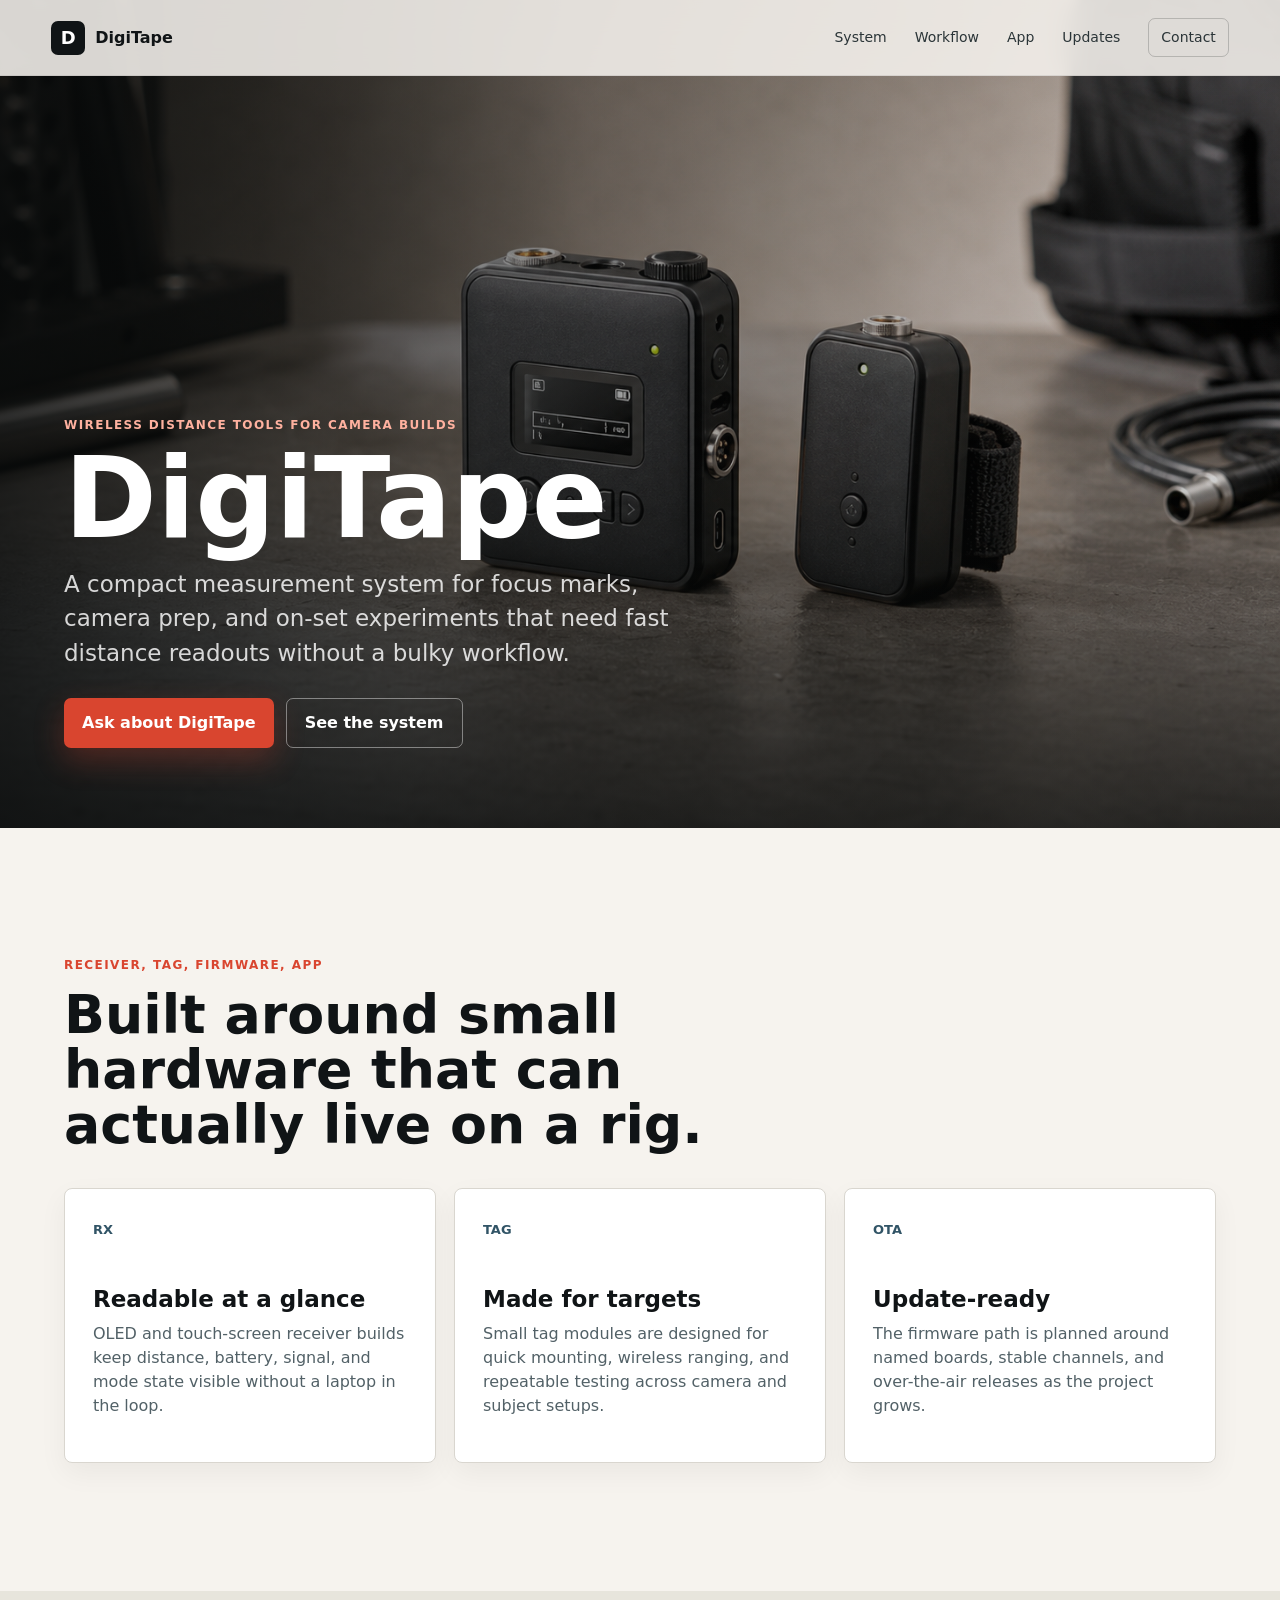
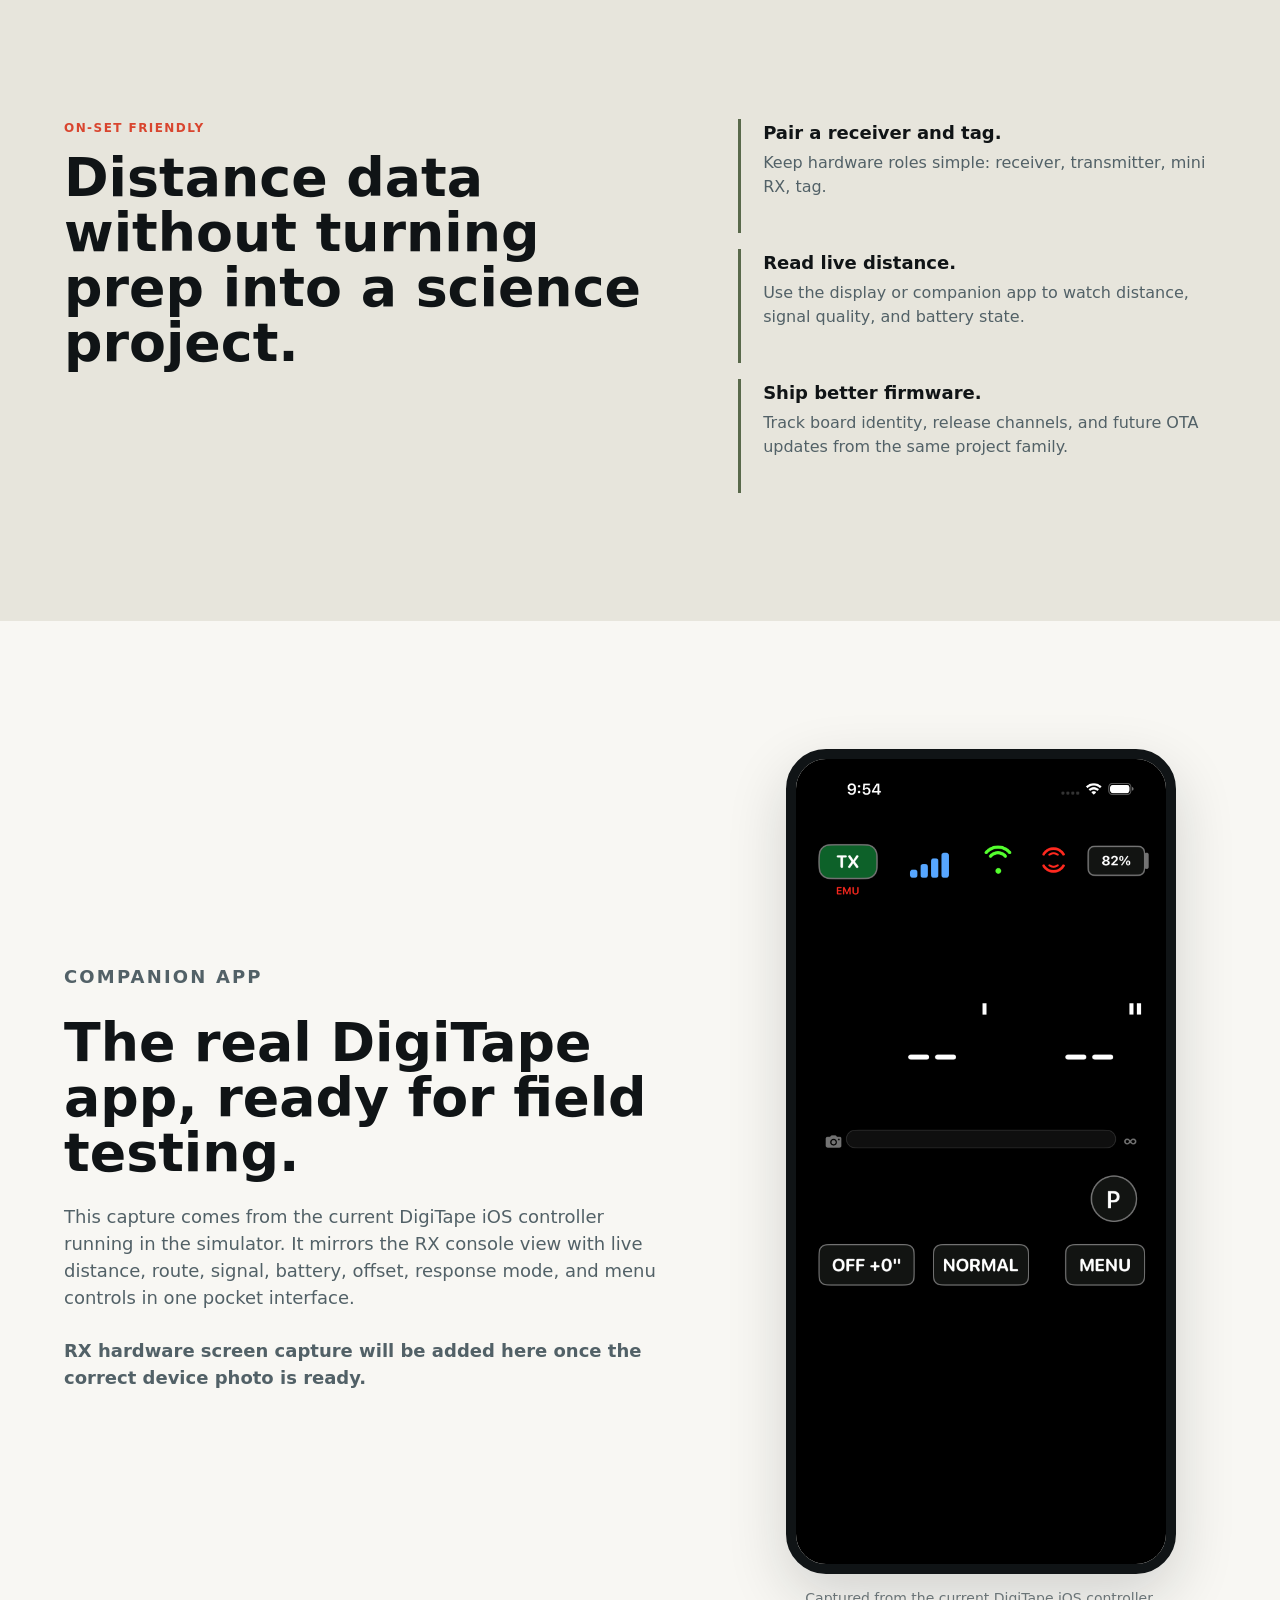
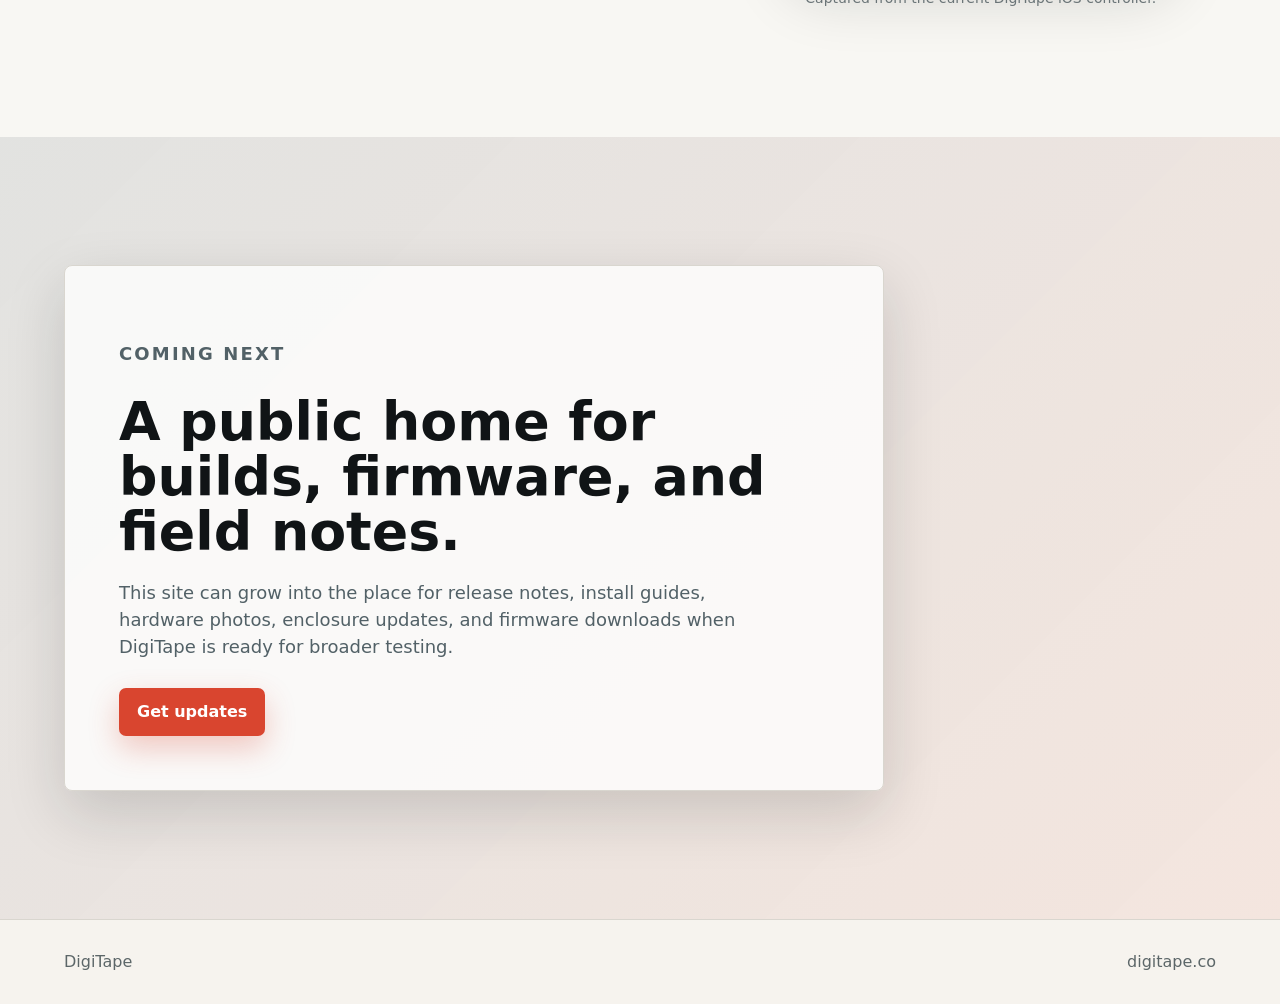
==== index.html @ 871f9b24 "Use real app screenshot on site" ====
<!doctype html>
<html lang="en">
  <head>
    <meta charset="utf-8">
    <meta name="viewport" content="width=device-width, initial-scale=1">
    <meta name="description" content="DigiTape is a compact wireless distance and lens-measurement system for camera builds, focus work, and set-ready hardware workflows.">
    <title>DigiTape</title>
    <link rel="preload" href="assets/digitape-hero.png" as="image">
    <link rel="stylesheet" href="styles.css">
  </head>
  <body>
    <header class="site-header">
      <a class="brand" href="#top" aria-label="DigiTape home">
        <span class="brand-mark" aria-hidden="true">D</span>
        <span>DigiTape</span>
      </a>
      <nav aria-label="Primary">
        <a href="#system">System</a>
        <a href="#workflow">Workflow</a>
        <a href="#app">App</a>
        <a href="#updates">Updates</a>
        <a class="nav-cta" href="mailto:hello@digitape.co">Contact</a>
      </nav>
    </header>

    <main id="top">
      <section class="hero" aria-labelledby="hero-title">
        <img class="hero-image" src="assets/digitape-hero.png" alt="Compact DigiTape receiver and tag modules on a studio workbench">
        <div class="hero-overlay">
          <p class="eyebrow">Wireless distance tools for camera builds</p>
          <h1 id="hero-title">DigiTape</h1>
          <p class="hero-copy">
            A compact measurement system for focus marks, camera prep, and on-set experiments that need fast distance readouts without a bulky workflow.
          </p>
          <div class="hero-actions" aria-label="DigiTape actions">
            <a class="button primary" href="mailto:hello@digitape.co?subject=DigiTape%20inquiry">Ask about DigiTape</a>
            <a class="button secondary" href="#system">See the system</a>
          </div>
        </div>
      </section>

      <section id="system" class="section system-section" aria-labelledby="system-title">
        <div class="section-heading">
          <p class="eyebrow">Receiver, tag, firmware, app</p>
          <h2 id="system-title">Built around small hardware that can actually live on a rig.</h2>
        </div>
        <div class="feature-grid">
          <article>
            <span class="feature-kicker">RX</span>
            <h3>Readable at a glance</h3>
            <p>OLED and touch-screen receiver builds keep distance, battery, signal, and mode state visible without a laptop in the loop.</p>
          </article>
          <article>
            <span class="feature-kicker">TAG</span>
            <h3>Made for targets</h3>
            <p>Small tag modules are designed for quick mounting, wireless ranging, and repeatable testing across camera and subject setups.</p>
          </article>
          <article>
            <span class="feature-kicker">OTA</span>
            <h3>Update-ready</h3>
            <p>The firmware path is planned around named boards, stable channels, and over-the-air releases as the project grows.</p>
          </article>
        </div>
      </section>

      <section id="workflow" class="section split-section" aria-labelledby="workflow-title">
        <div>
          <p class="eyebrow">On-set friendly</p>
          <h2 id="workflow-title">Distance data without turning prep into a science project.</h2>
        </div>
        <div class="workflow-list">
          <div>
            <strong>Pair a receiver and tag.</strong>
            <p>Keep hardware roles simple: receiver, transmitter, mini RX, tag.</p>
          </div>
          <div>
            <strong>Read live distance.</strong>
            <p>Use the display or companion app to watch distance, signal quality, and battery state.</p>
          </div>
          <div>
            <strong>Ship better firmware.</strong>
            <p>Track board identity, release channels, and future OTA updates from the same project family.</p>
          </div>
        </div>
      </section>

      <section id="app" class="section app-section" aria-labelledby="app-title">
        <div class="app-copy">
          <p class="eyebrow">Companion app</p>
          <h2 id="app-title">The real DigiTape app, ready for field testing.</h2>
          <p>
            This capture comes from the current DigiTape iOS controller running in the simulator. It mirrors the RX console view with live distance, route, signal, battery, offset, response mode, and menu controls in one pocket interface.
          </p>
          <p class="asset-note">RX hardware screen capture will be added here once the correct device photo is ready.</p>
        </div>
        <figure class="app-shot">
          <img src="assets/digitape-app-home.png" alt="DigiTape iOS app showing the RX console interface" width="1206" height="2622">
          <figcaption>Captured from the current DigiTape iOS controller.</figcaption>
        </figure>
      </section>

      <section id="updates" class="section updates-section" aria-labelledby="updates-title">
        <div class="updates-panel">
          <p class="eyebrow">Coming next</p>
          <h2 id="updates-title">A public home for builds, firmware, and field notes.</h2>
          <p>
            This site can grow into the place for release notes, install guides, hardware photos, enclosure updates, and firmware downloads when DigiTape is ready for broader testing.
          </p>
          <a class="button primary" href="mailto:hello@digitape.co?subject=DigiTape%20updates">Get updates</a>
        </div>
      </section>
    </main>

    <footer class="site-footer">
      <span>DigiTape</span>
      <span>digitape.co</span>
    </footer>
  </body>
</html>
---- styles.css ----
:root {
  color-scheme: light;
  --ink: #101416;
  --muted: #526167;
  --paper: #f6f3ee;
  --panel: #ffffff;
  --line: #d9d6cf;
  --accent: #d9452f;
  --accent-dark: #a92c20;
  --olive: #59694b;
  --steel: #315466;
  --shadow: 0 22px 60px rgba(18, 22, 23, 0.16);
}

* {
  box-sizing: border-box;
}

html {
  scroll-behavior: smooth;
}

body {
  margin: 0;
  background: var(--paper);
  color: var(--ink);
  font-family: Inter, ui-sans-serif, system-ui, -apple-system, BlinkMacSystemFont, "Segoe UI", sans-serif;
  line-height: 1.5;
}

a {
  color: inherit;
}

.site-header {
  position: fixed;
  top: 0;
  left: 0;
  right: 0;
  z-index: 10;
  display: flex;
  align-items: center;
  justify-content: space-between;
  gap: 24px;
  padding: 18px clamp(18px, 4vw, 52px);
  background: rgba(246, 243, 238, 0.88);
  border-bottom: 1px solid rgba(16, 20, 22, 0.08);
  backdrop-filter: blur(14px);
}

.brand,
nav {
  display: flex;
  align-items: center;
}

.brand {
  gap: 10px;
  font-weight: 800;
  text-decoration: none;
}

.brand-mark {
  display: grid;
  width: 34px;
  height: 34px;
  place-items: center;
  border-radius: 7px;
  background: var(--ink);
  color: #fff;
  font-size: 18px;
  letter-spacing: 0;
}

nav {
  gap: clamp(12px, 2.3vw, 28px);
  color: #2b3538;
  font-size: 14px;
}

nav a {
  text-decoration: none;
}

.nav-cta {
  padding: 8px 12px;
  border: 1px solid rgba(16, 20, 22, 0.2);
  border-radius: 7px;
}

.hero {
  position: relative;
  min-height: 92vh;
  display: grid;
  align-items: end;
  overflow: hidden;
  background: #1a1a18;
}

.hero::after {
  content: "";
  position: absolute;
  inset: 0;
  background:
    linear-gradient(90deg, rgba(10, 12, 12, 0.84), rgba(10, 12, 12, 0.34) 48%, rgba(10, 12, 12, 0.08)),
    linear-gradient(0deg, rgba(10, 12, 12, 0.74), rgba(10, 12, 12, 0.08) 44%);
}

.hero-image {
  position: absolute;
  inset: 0;
  width: 100%;
  height: 100%;
  object-fit: cover;
  object-position: center right;
}

.hero-overlay {
  position: relative;
  z-index: 1;
  width: min(760px, calc(100% - 36px));
  padding: 148px clamp(18px, 5vw, 70px) 80px;
  color: #fff;
}

.eyebrow {
  margin: 0 0 14px;
  color: var(--accent);
  font-size: 12px;
  font-weight: 800;
  letter-spacing: 0.12em;
  text-transform: uppercase;
}

.hero .eyebrow {
  color: #ffb19f;
}

h1,
h2,
h3,
p {
  margin-top: 0;
}

h1 {
  margin-bottom: 18px;
  font-size: clamp(56px, 9vw, 112px);
  line-height: 0.9;
  letter-spacing: 0;
}

h2 {
  max-width: 780px;
  margin-bottom: 0;
  font-size: clamp(30px, 4.2vw, 56px);
  line-height: 1.02;
  letter-spacing: 0;
}

h3 {
  margin-bottom: 10px;
  font-size: 23px;
  line-height: 1.15;
  letter-spacing: 0;
}

.hero-copy {
  max-width: 620px;
  margin-bottom: 28px;
  color: rgba(255, 255, 255, 0.82);
  font-size: clamp(18px, 2vw, 23px);
}

.hero-actions {
  display: flex;
  flex-wrap: wrap;
  gap: 12px;
}

.button {
  display: inline-flex;
  min-height: 46px;
  align-items: center;
  justify-content: center;
  padding: 12px 18px;
  border-radius: 7px;
  font-weight: 800;
  text-decoration: none;
}

.button.primary {
  background: var(--accent);
  color: #fff;
  box-shadow: 0 12px 30px rgba(217, 69, 47, 0.28);
}

.button.primary:hover {
  background: var(--accent-dark);
}

.button.secondary {
  border: 1px solid rgba(255, 255, 255, 0.42);
  color: #fff;
}

.section {
  padding: clamp(74px, 10vw, 132px) clamp(18px, 5vw, 70px);
}

.section-heading {
  margin-bottom: 36px;
}

.feature-grid {
  display: grid;
  grid-template-columns: repeat(3, minmax(0, 1fr));
  gap: 18px;
}

.feature-grid article {
  min-height: 250px;
  padding: 28px;
  background: var(--panel);
  border: 1px solid var(--line);
  border-radius: 8px;
  box-shadow: 0 10px 28px rgba(16, 20, 22, 0.05);
}

.feature-kicker {
  display: inline-flex;
  margin-bottom: 46px;
  color: var(--steel);
  font-size: 13px;
  font-weight: 900;
}

.feature-grid p,
.workflow-list p,
.app-copy p,
.updates-panel p {
  color: var(--muted);
}

.split-section {
  display: grid;
  grid-template-columns: minmax(0, 0.9fr) minmax(320px, 0.72fr);
  gap: clamp(34px, 6vw, 88px);
  background: #e7e5dc;
}

.workflow-list {
  display: grid;
  gap: 16px;
}

.workflow-list div {
  padding: 0 0 18px 22px;
  border-left: 3px solid var(--olive);
}

.workflow-list strong {
  display: block;
  margin-bottom: 5px;
  font-size: 18px;
}

.app-section {
  display: grid;
  grid-template-columns: minmax(0, 0.78fr) minmax(320px, 0.62fr);
  gap: clamp(38px, 7vw, 96px);
  align-items: center;
  background: #f8f7f3;
}

.app-copy p {
  max-width: 620px;
  margin: 22px 0 26px;
  font-size: 18px;
}

.asset-note {
  color: #6c5d2f;
  font-weight: 800;
}

.app-shot {
  width: min(100%, 390px);
  margin: 0 auto;
}

.app-shot img {
  display: block;
  width: 100%;
  height: auto;
  border: 10px solid #101416;
  border-radius: 40px;
  background: #000;
  box-shadow: var(--shadow);
}

.app-shot figcaption {
  margin-top: 14px;
  color: #6a7477;
  font-size: 14px;
  text-align: center;
}

.updates-section {
  background:
    linear-gradient(135deg, rgba(49, 84, 102, 0.1), rgba(217, 69, 47, 0.08)),
    var(--paper);
}

.updates-panel {
  max-width: 820px;
  padding: clamp(30px, 5vw, 54px);
  background: rgba(255, 255, 255, 0.78);
  border: 1px solid var(--line);
  border-radius: 8px;
  box-shadow: var(--shadow);
}

.updates-panel p {
  max-width: 650px;
  margin: 20px 0 28px;
  font-size: 18px;
}

.site-footer {
  display: flex;
  justify-content: space-between;
  gap: 18px;
  padding: 30px clamp(18px, 5vw, 70px);
  color: #5c6668;
  border-top: 1px solid var(--line);
}

@media (max-width: 760px) {
  .site-header {
    align-items: flex-start;
  }

  nav {
    justify-content: flex-end;
    flex-wrap: wrap;
  }

  nav a:not(.nav-cta) {
    display: none;
  }

  .hero {
    min-height: 88vh;
  }

  .hero::after {
    background:
      linear-gradient(90deg, rgba(10, 12, 12, 0.78), rgba(10, 12, 12, 0.24)),
      linear-gradient(0deg, rgba(10, 12, 12, 0.82), rgba(10, 12, 12, 0.12) 58%);
  }

  .hero-image {
    object-position: 68% center;
  }

  .hero-overlay {
    padding-top: 122px;
    padding-bottom: 50px;
  }

  .feature-grid,
  .split-section,
  .app-section {
    grid-template-columns: 1fr;
  }

  .feature-grid article {
    min-height: 0;
  }

  .feature-kicker {
    margin-bottom: 24px;
  }

  .site-footer {
    flex-direction: column;
  }
}
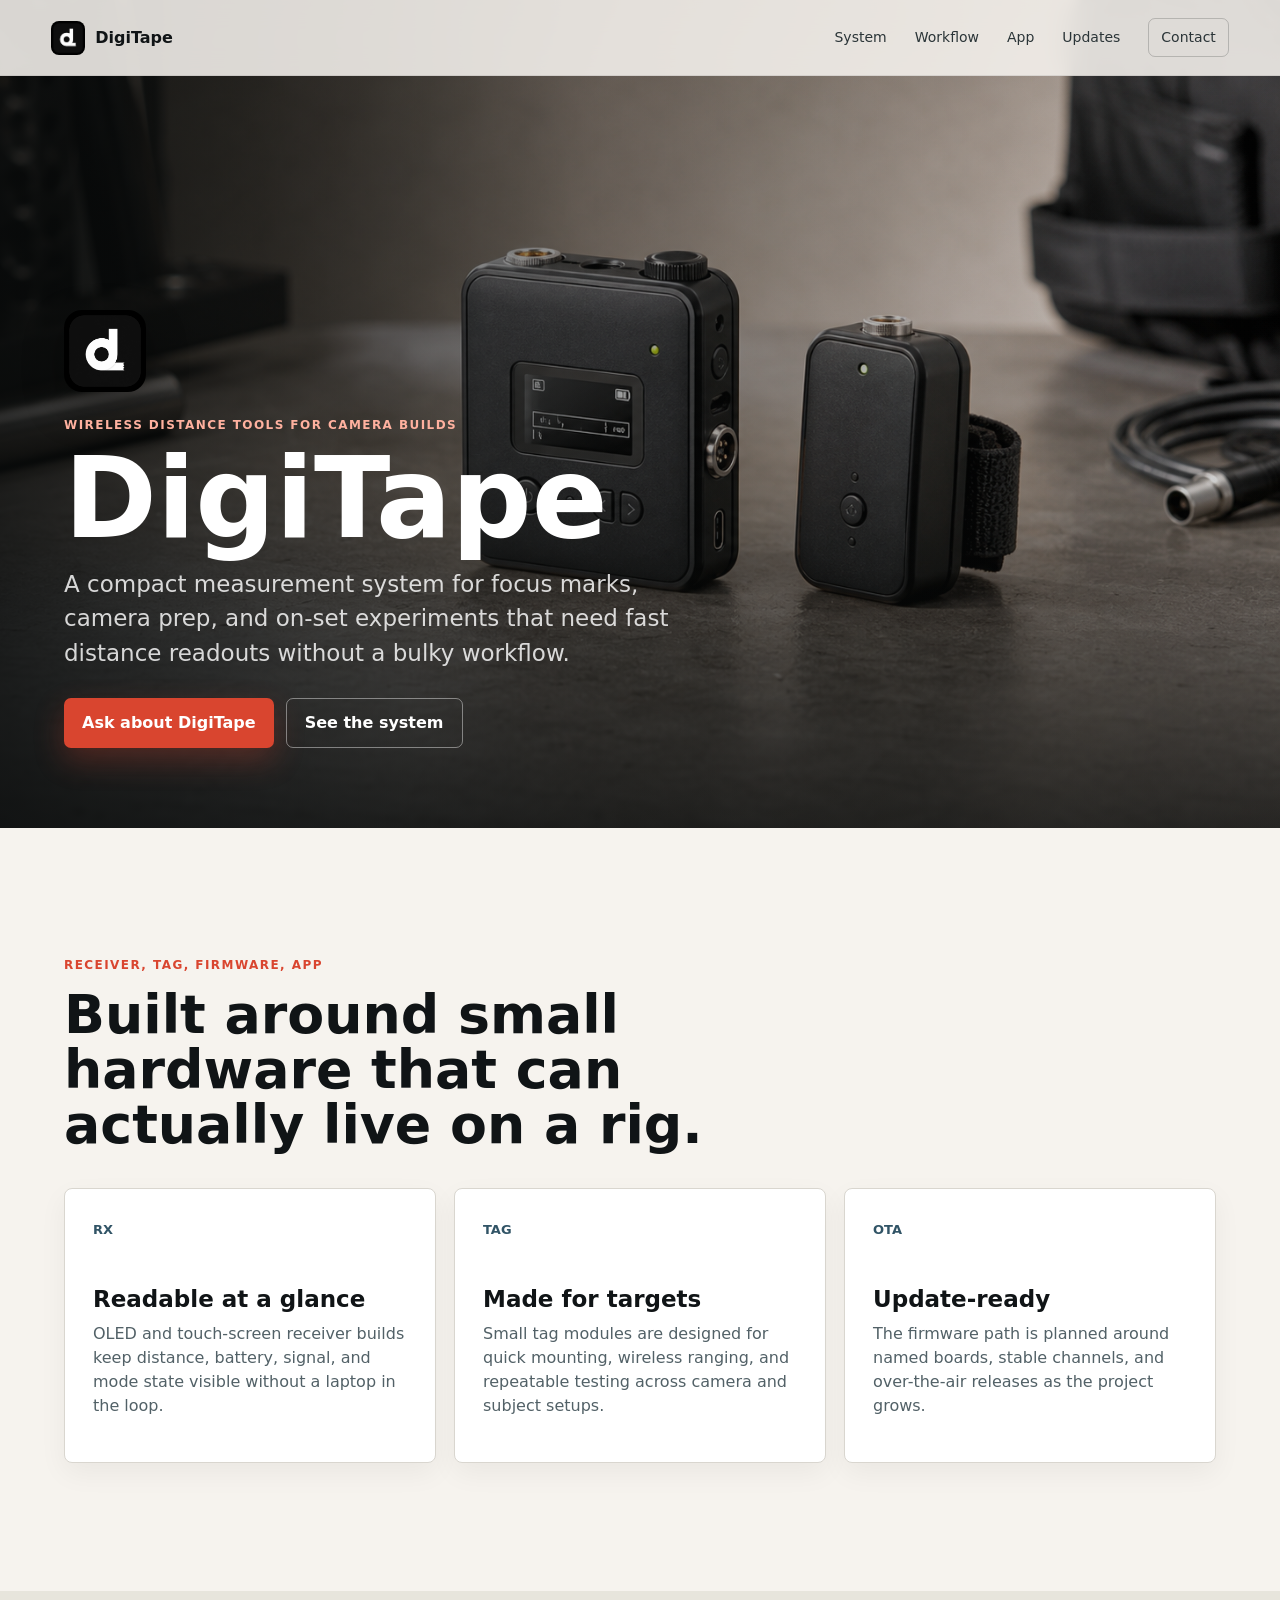
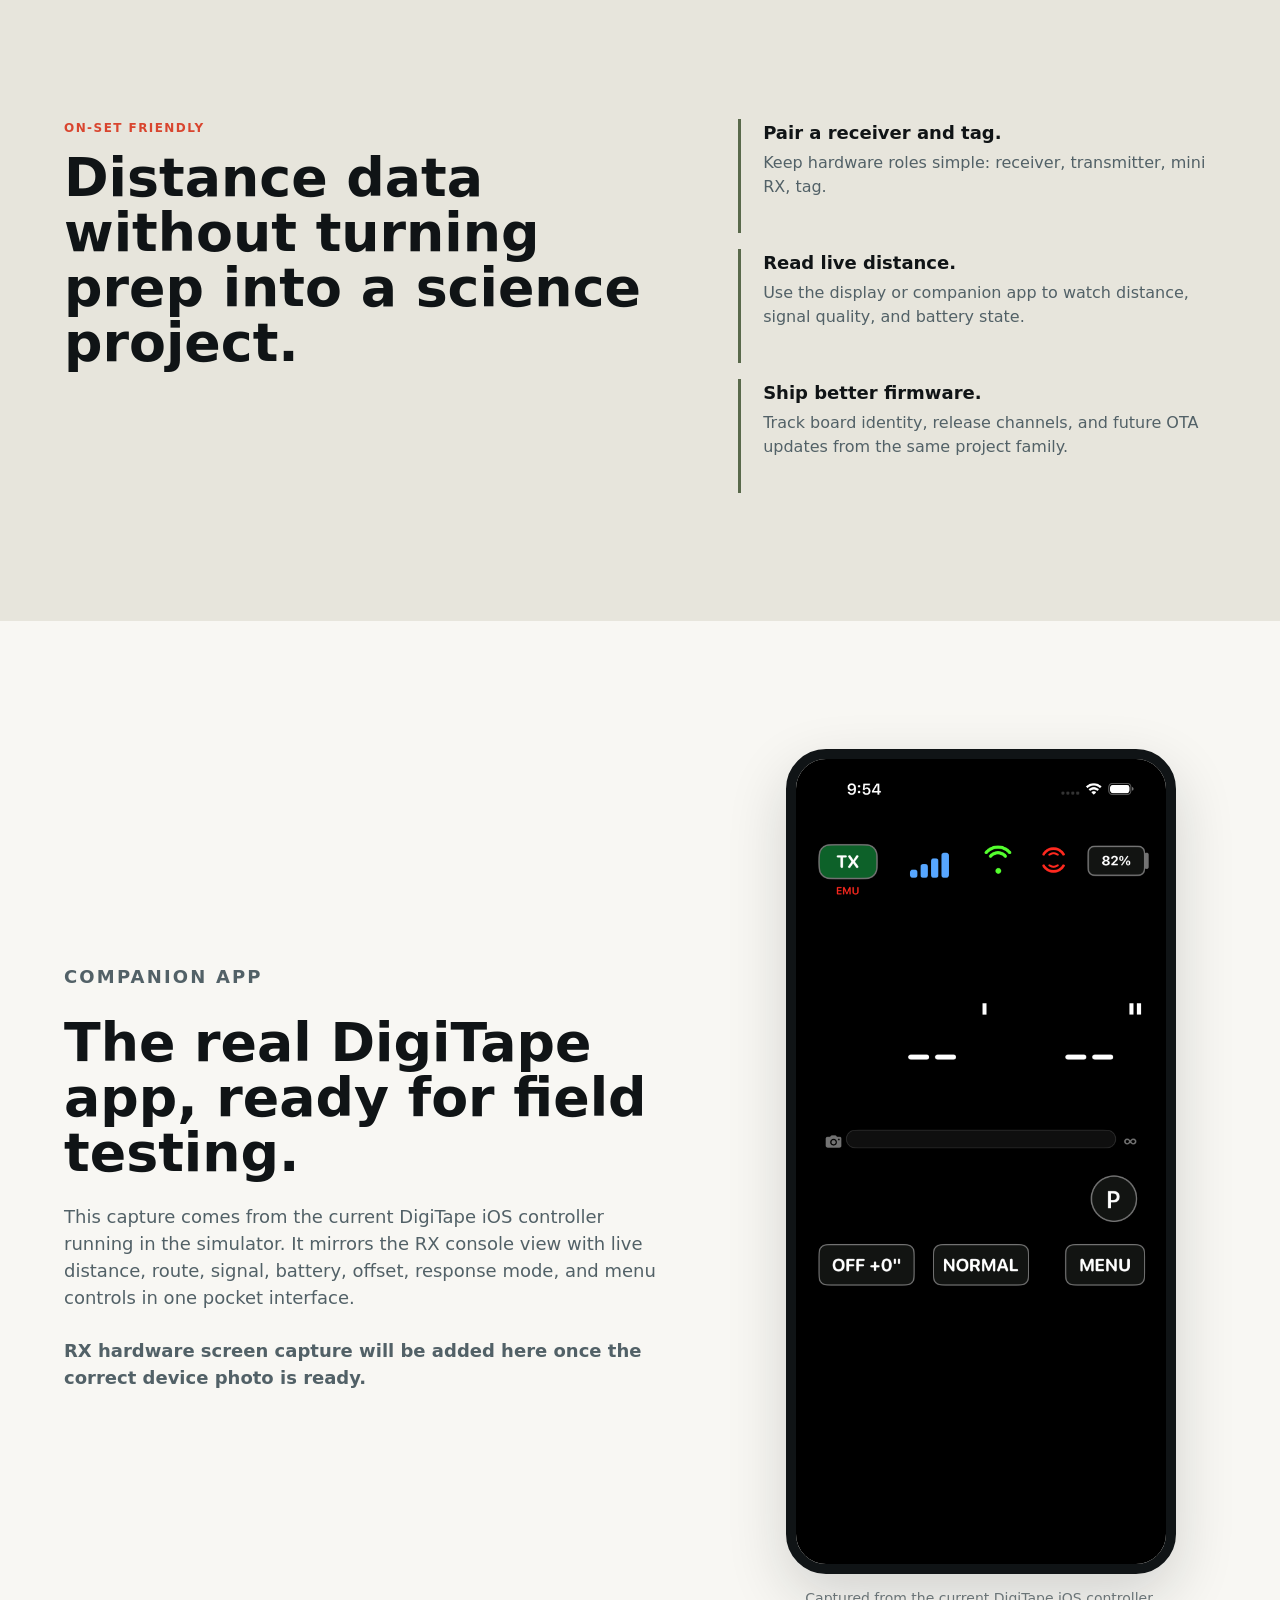
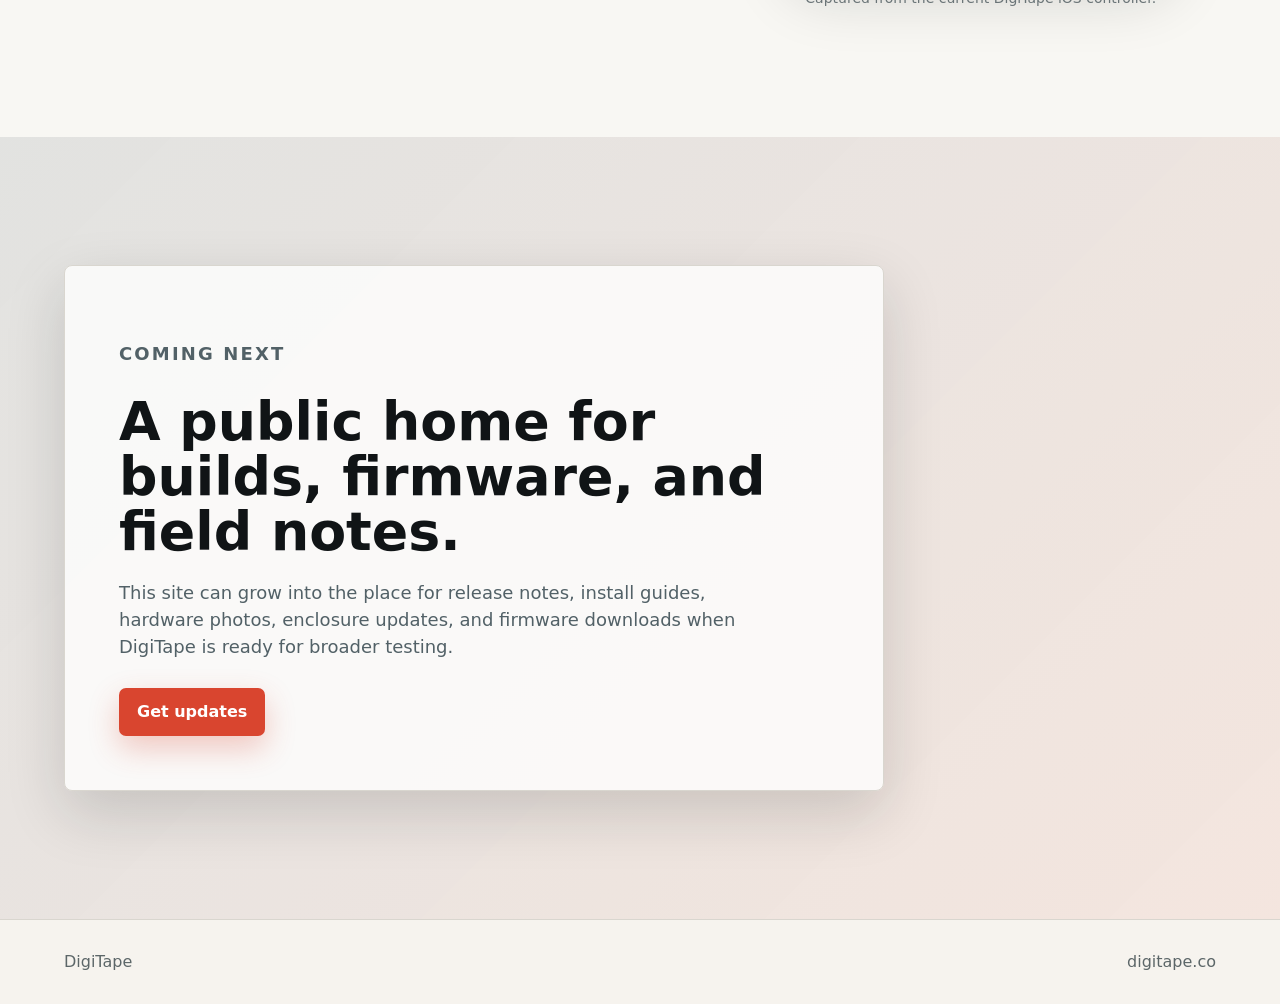
==== commit 27129cb2: "Add DigiTape logo" ====
--- a/index.html
+++ b/index.html
@@ -5,13 +5,16 @@
     <meta name="viewport" content="width=device-width, initial-scale=1">
     <meta name="description" content="DigiTape is a compact wireless distance and lens-measurement system for camera builds, focus work, and set-ready hardware workflows.">
     <title>DigiTape</title>
+    <link rel="icon" href="assets/digitape-logo.jpg">
+    <link rel="apple-touch-icon" href="assets/digitape-logo.jpg">
+    <link rel="preload" href="assets/digitape-logo.jpg" as="image">
     <link rel="preload" href="assets/digitape-hero.png" as="image">
     <link rel="stylesheet" href="styles.css">
   </head>
   <body>
     <header class="site-header">
       <a class="brand" href="#top" aria-label="DigiTape home">
-        <span class="brand-mark" aria-hidden="true">D</span>
+        <img class="brand-logo" src="assets/digitape-logo.jpg" alt="" width="1254" height="1254" aria-hidden="true">
         <span>DigiTape</span>
       </a>
       <nav aria-label="Primary">
@@ -27,6 +30,7 @@
       <section class="hero" aria-labelledby="hero-title">
         <img class="hero-image" src="assets/digitape-hero.png" alt="Compact DigiTape receiver and tag modules on a studio workbench">
         <div class="hero-overlay">
+          <img class="hero-logo" src="assets/digitape-logo.jpg" alt="" width="1254" height="1254" aria-hidden="true">
           <p class="eyebrow">Wireless distance tools for camera builds</p>
           <h1 id="hero-title">DigiTape</h1>
           <p class="hero-copy">
--- a/styles.css
+++ b/styles.css
@@ -60,16 +60,13 @@
   text-decoration: none;
 }
 
-.brand-mark {
-  display: grid;
+.brand-logo {
+  display: block;
   width: 34px;
   height: 34px;
-  place-items: center;
-  border-radius: 7px;
+  border-radius: 8px;
   background: var(--ink);
-  color: #fff;
-  font-size: 18px;
-  letter-spacing: 0;
+  object-fit: cover;
 }
 
 nav {
@@ -121,6 +118,16 @@
   width: min(760px, calc(100% - 36px));
   padding: 148px clamp(18px, 5vw, 70px) 80px;
   color: #fff;
+}
+
+.hero-logo {
+  display: block;
+  width: 82px;
+  height: 82px;
+  margin-bottom: 24px;
+  border-radius: 18px;
+  box-shadow: 0 16px 42px rgba(0, 0, 0, 0.32);
+  object-fit: cover;
 }
 
 .eyebrow {
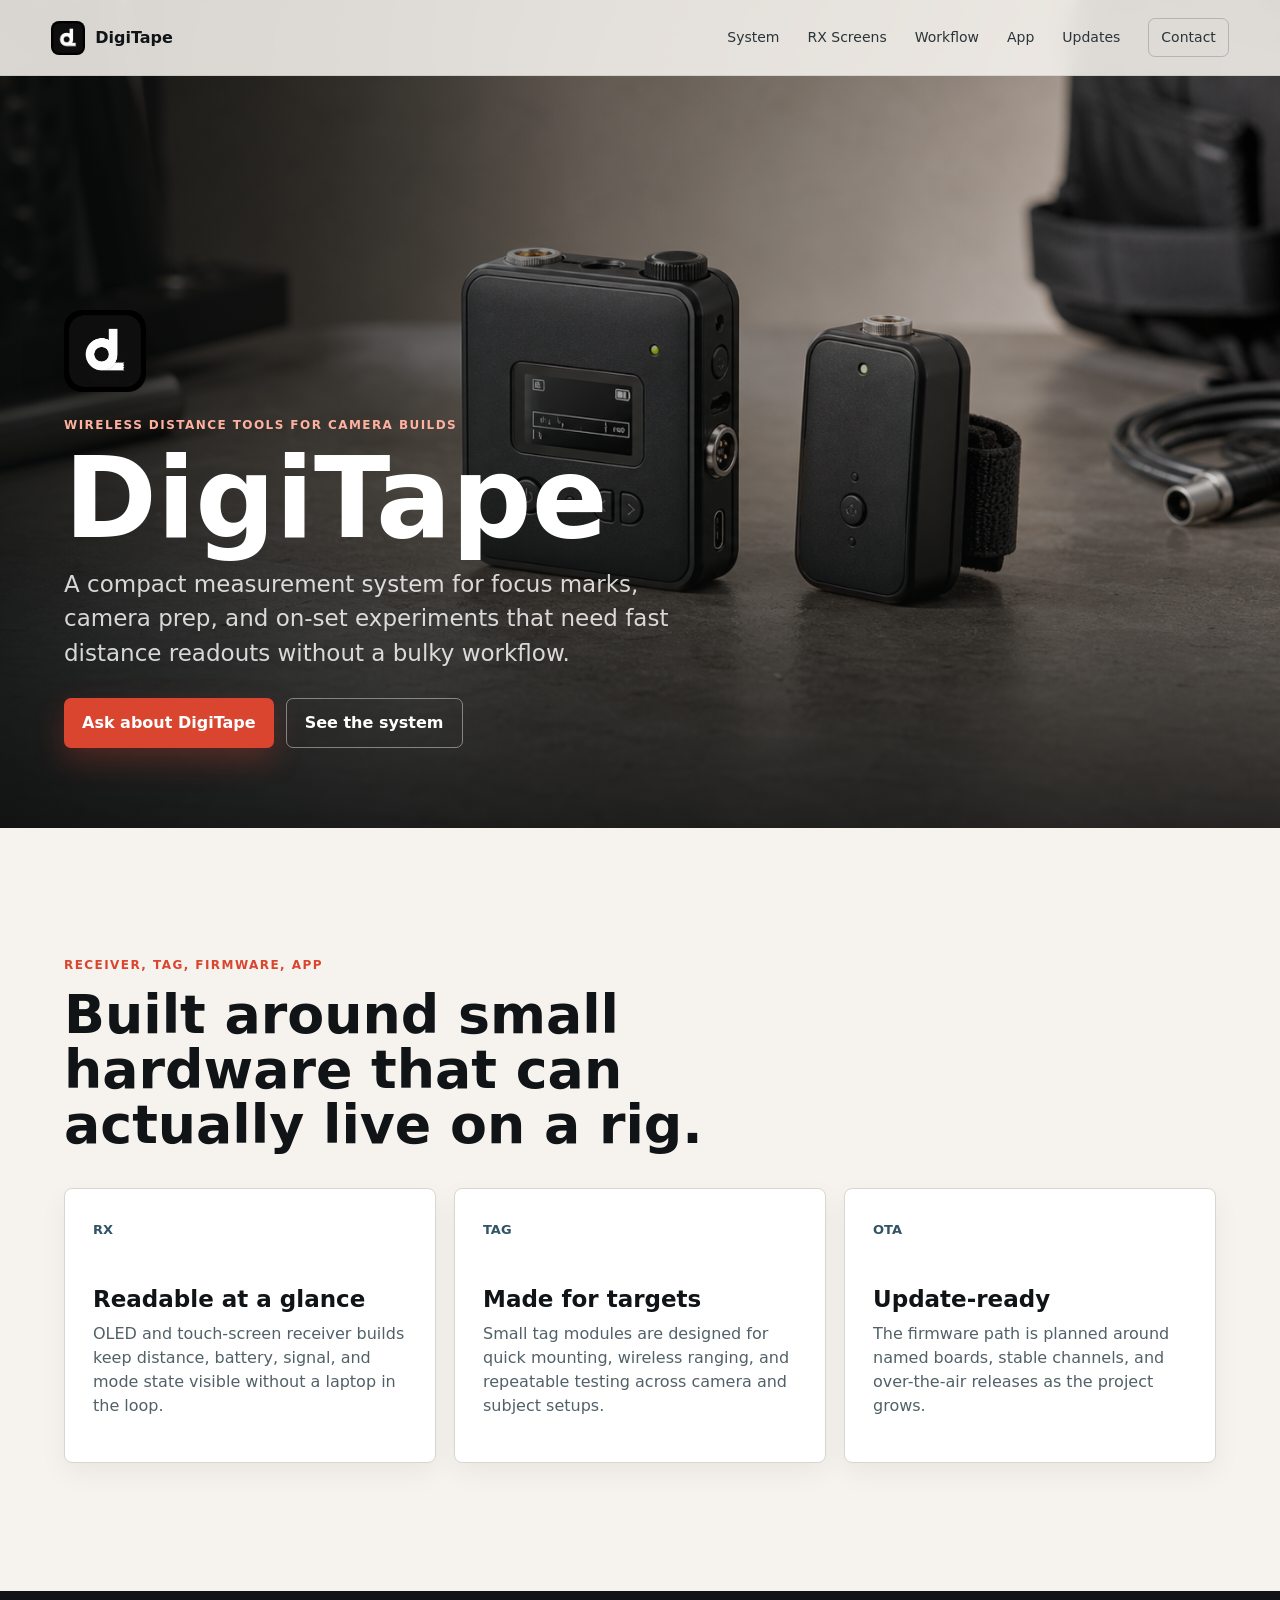
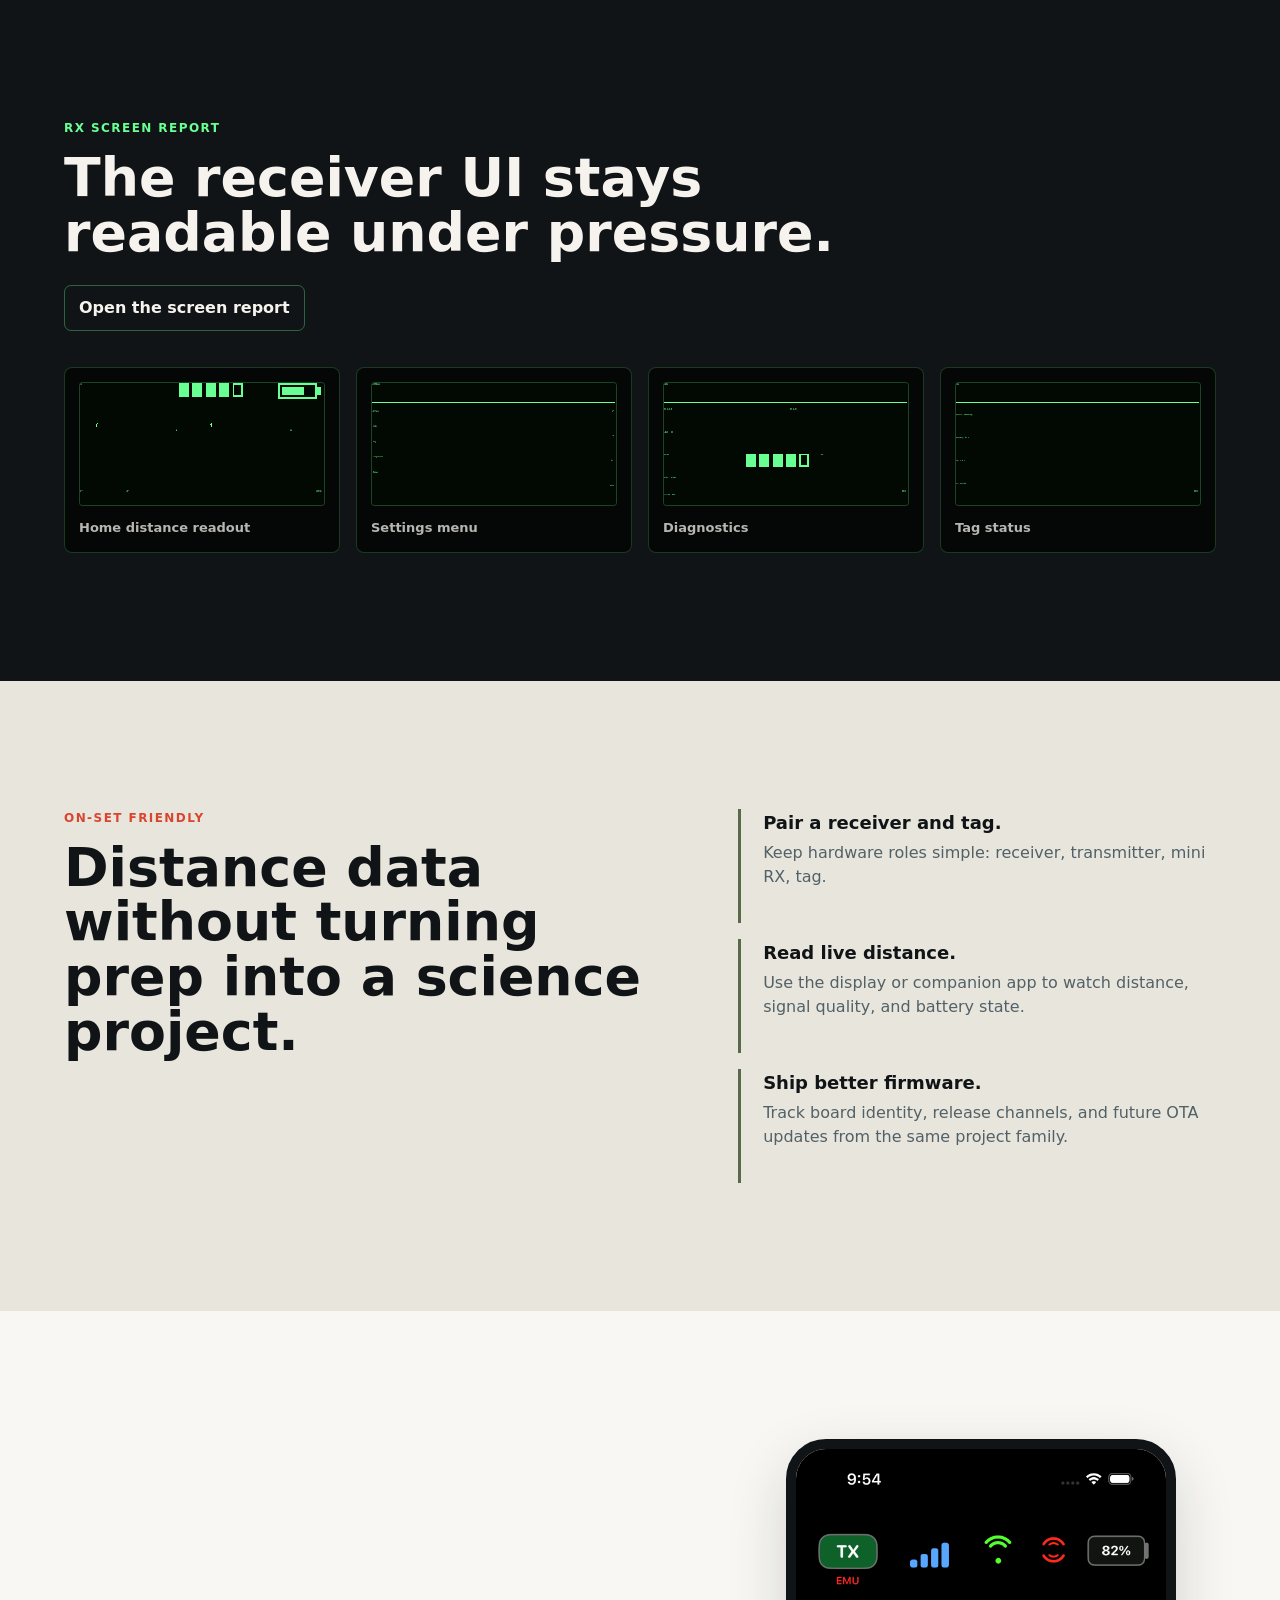
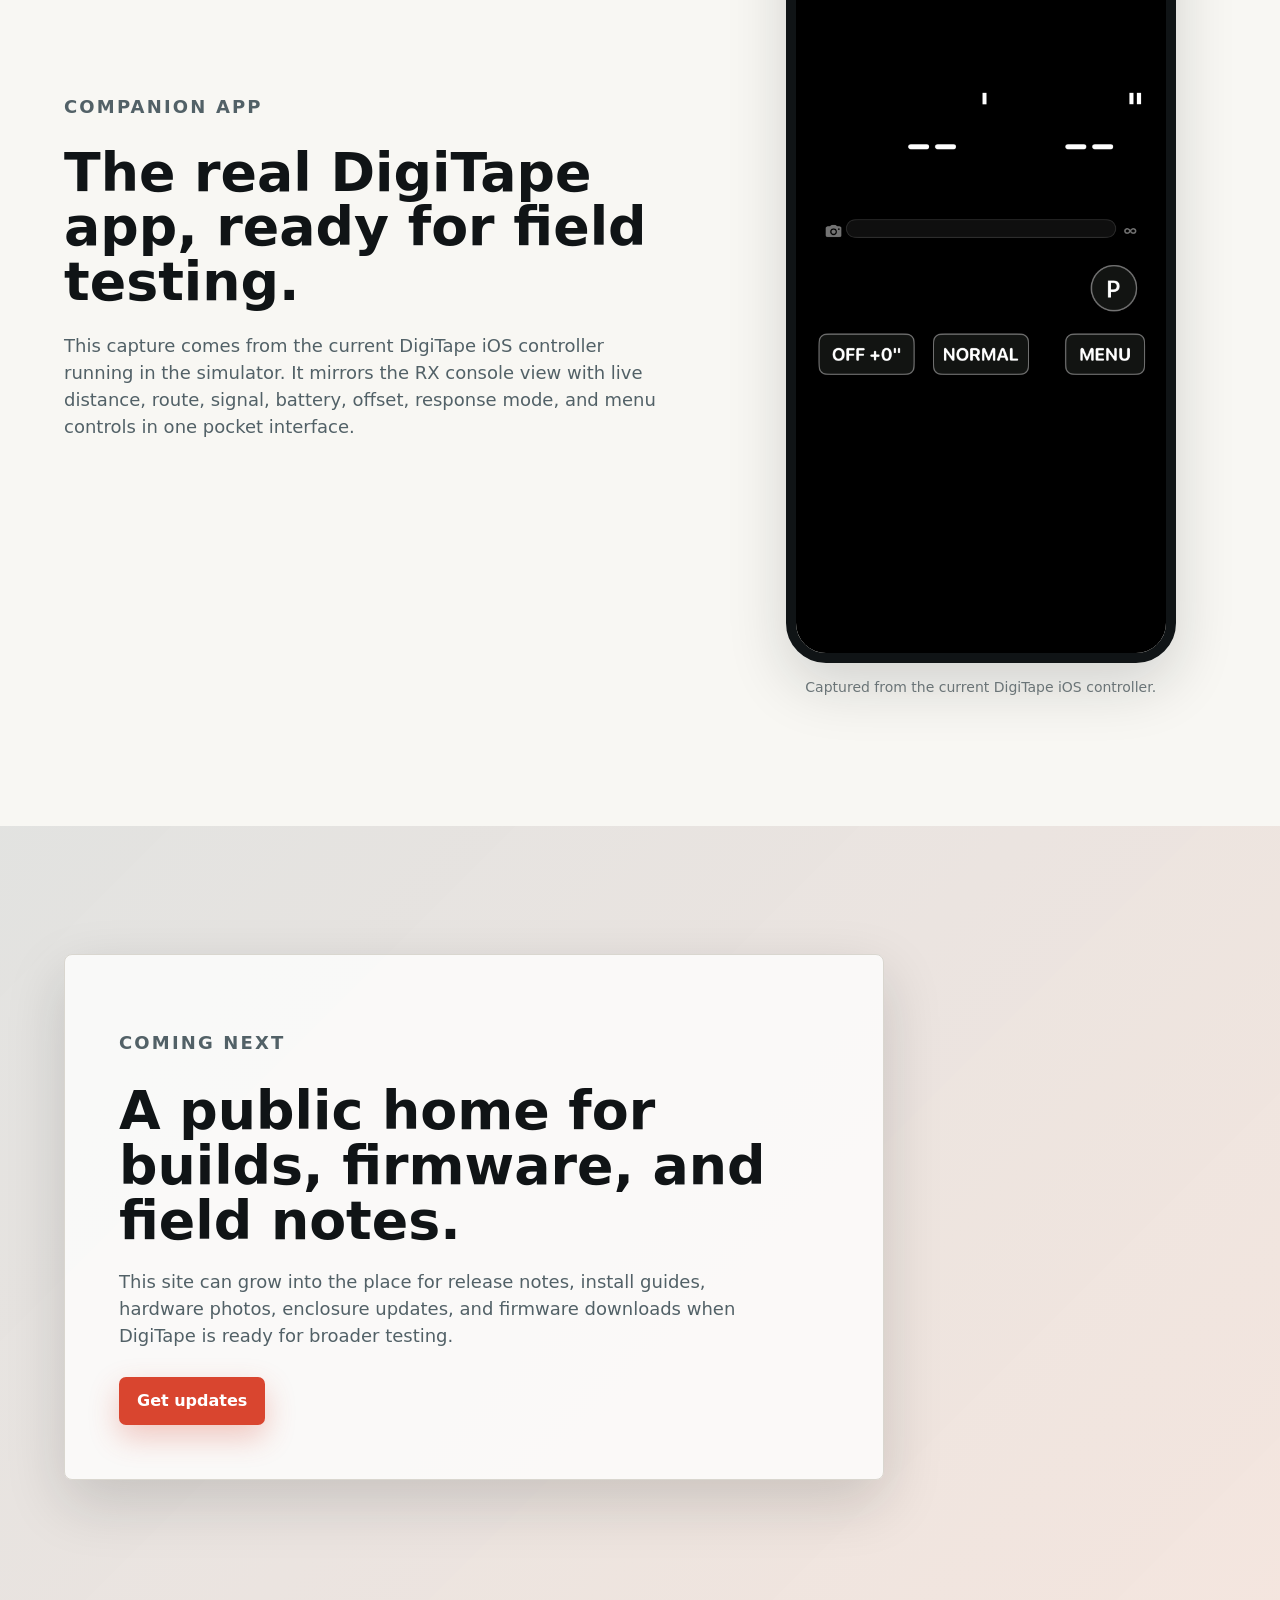
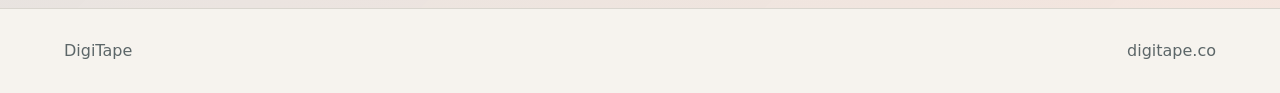
==== commit c9119c29: "Add RX screen report section" ====
--- a/index.html
+++ b/index.html
@@ -19,6 +19,7 @@
       </a>
       <nav aria-label="Primary">
         <a href="#system">System</a>
+        <a href="#rx-screens">RX Screens</a>
         <a href="#workflow">Workflow</a>
         <a href="#app">App</a>
         <a href="#updates">Updates</a>
@@ -67,6 +68,32 @@
         </div>
       </section>
 
+      <section id="rx-screens" class="section rx-screen-section" aria-labelledby="rx-screens-title">
+        <div class="section-heading">
+          <p class="eyebrow">RX screen report</p>
+          <h2 id="rx-screens-title">The receiver UI stays readable under pressure.</h2>
+          <a class="report-link" href="assets/DigiTape_RX_Screen_Report.pdf">Open the screen report</a>
+        </div>
+        <div class="screen-grid">
+          <figure>
+            <img src="assets/rx-screen-home.png" alt="DigiTape RX home screen showing TX signal, battery, and distance" width="512" height="256">
+            <figcaption>Home distance readout</figcaption>
+          </figure>
+          <figure>
+            <img src="assets/rx-screen-menu.png" alt="DigiTape RX settings screen" width="512" height="256">
+            <figcaption>Settings menu</figcaption>
+          </figure>
+          <figure>
+            <img src="assets/rx-screen-diagnostics.png" alt="DigiTape RX diagnostics screen showing link, signal, response, and sensor state" width="512" height="256">
+            <figcaption>Diagnostics</figcaption>
+          </figure>
+          <figure>
+            <img src="assets/rx-screen-tag.png" alt="DigiTape RX tag screen showing tag status and battery" width="512" height="256">
+            <figcaption>Tag status</figcaption>
+          </figure>
+        </div>
+      </section>
+
       <section id="workflow" class="section split-section" aria-labelledby="workflow-title">
         <div>
           <p class="eyebrow">On-set friendly</p>
@@ -95,7 +122,6 @@
           <p>
             This capture comes from the current DigiTape iOS controller running in the simulator. It mirrors the RX console view with live distance, route, signal, battery, offset, response mode, and menu controls in one pocket interface.
           </p>
-          <p class="asset-note">RX hardware screen capture will be added here once the correct device photo is ready.</p>
         </div>
         <figure class="app-shot">
           <img src="assets/digitape-app-home.png" alt="DigiTape iOS app showing the RX console interface" width="1206" height="2622">
--- a/styles.css
+++ b/styles.css
@@ -249,6 +249,59 @@
   color: var(--muted);
 }
 
+.rx-screen-section {
+  background: #101416;
+  color: #f6f3ee;
+}
+
+.rx-screen-section .eyebrow {
+  color: #68ff93;
+}
+
+.report-link {
+  display: inline-flex;
+  margin-top: 24px;
+  min-height: 42px;
+  align-items: center;
+  padding: 10px 14px;
+  border: 1px solid rgba(104, 255, 147, 0.34);
+  border-radius: 7px;
+  color: #f6f3ee;
+  font-weight: 800;
+  text-decoration: none;
+}
+
+.screen-grid {
+  display: grid;
+  grid-template-columns: repeat(4, minmax(0, 1fr));
+  gap: 16px;
+}
+
+.screen-grid figure {
+  margin: 0;
+  padding: 14px;
+  border: 1px solid rgba(104, 255, 147, 0.2);
+  border-radius: 8px;
+  background: #050706;
+}
+
+.screen-grid img {
+  display: block;
+  width: 100%;
+  height: auto;
+  image-rendering: pixelated;
+  border: 1px solid rgba(104, 255, 147, 0.24);
+  border-radius: 4px;
+  background: #020802;
+}
+
+.screen-grid figcaption {
+  margin-top: 12px;
+  color: rgba(246, 243, 238, 0.74);
+  font-size: 13px;
+  font-weight: 800;
+}
+
 .split-section {
   display: grid;
   grid-template-columns: minmax(0, 0.9fr) minmax(320px, 0.72fr);
@@ -284,11 +337,6 @@
   max-width: 620px;
   margin: 22px 0 26px;
   font-size: 18px;
-}
-
-.asset-note {
-  color: #6c5d2f;
-  font-weight: 800;
 }
 
 .app-shot {
@@ -377,6 +425,7 @@
   }
 
   .feature-grid,
+  .screen-grid,
   .split-section,
   .app-section {
     grid-template-columns: 1fr;
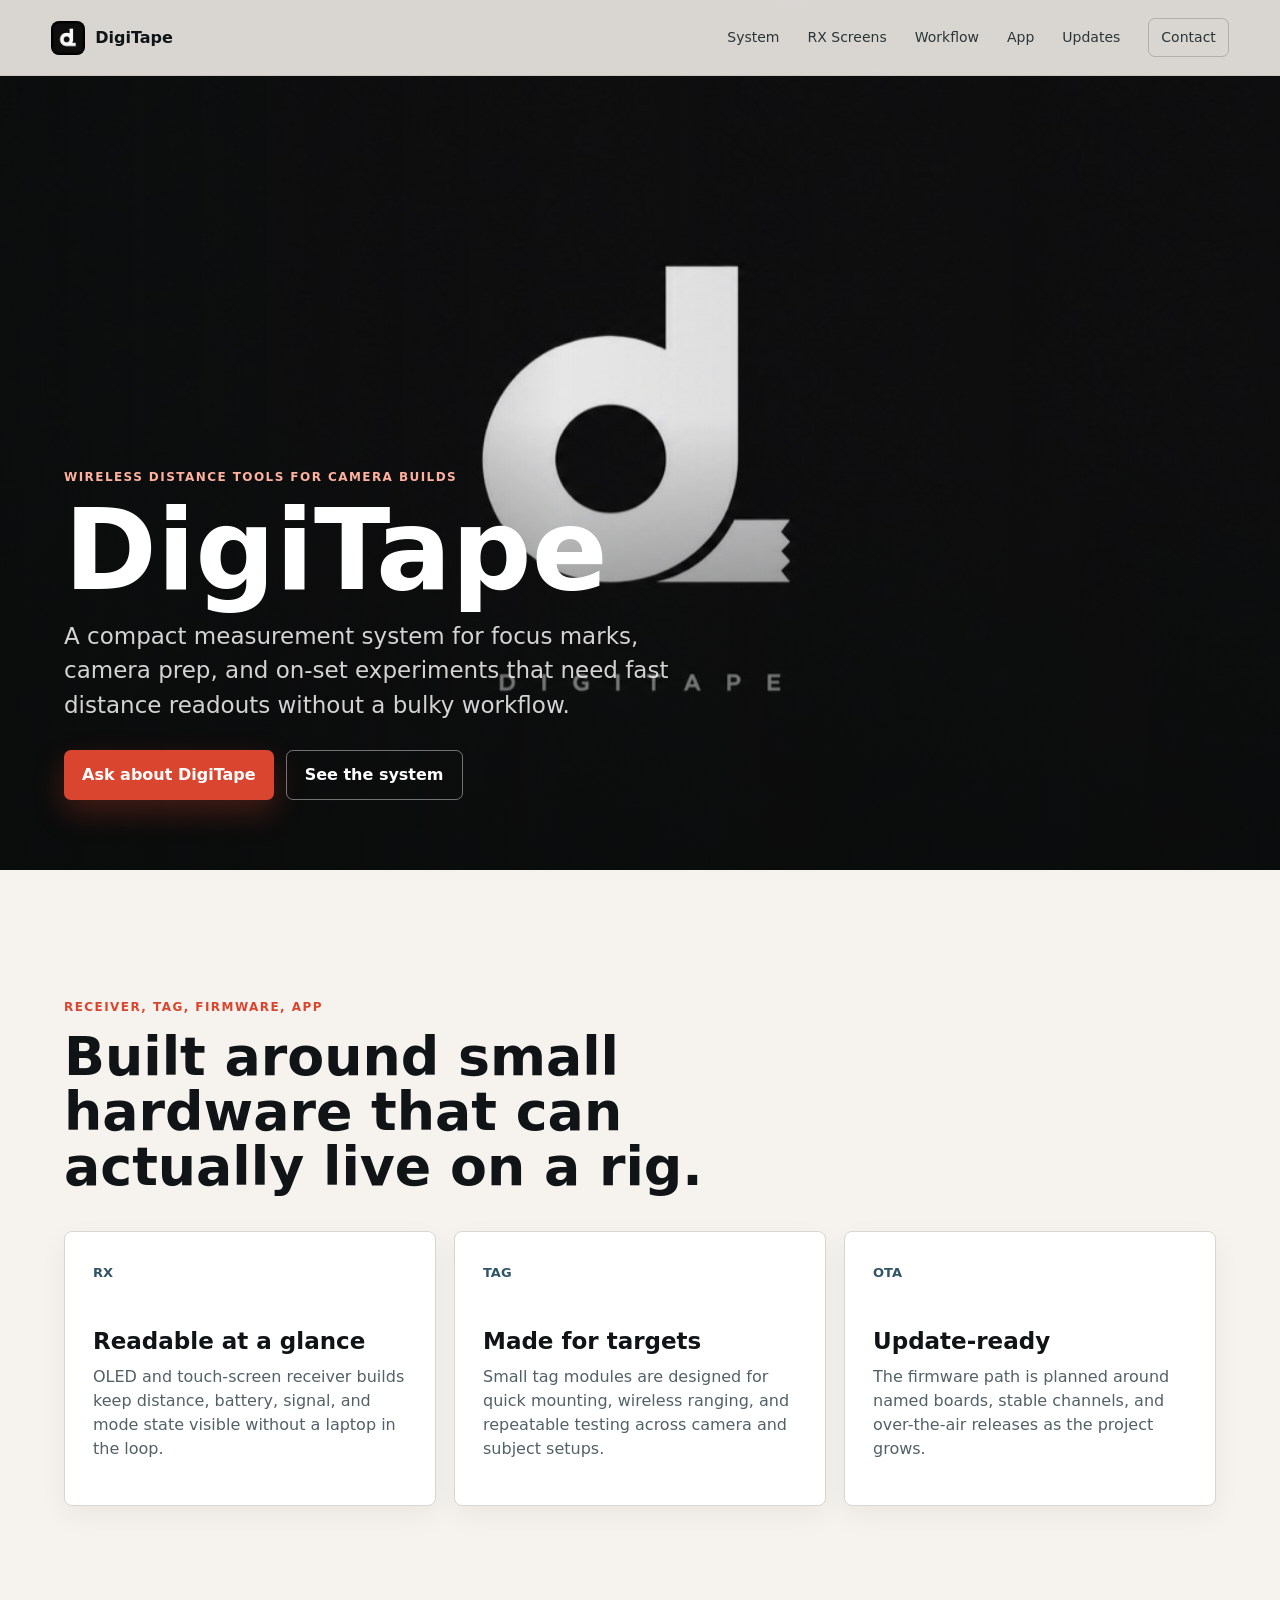
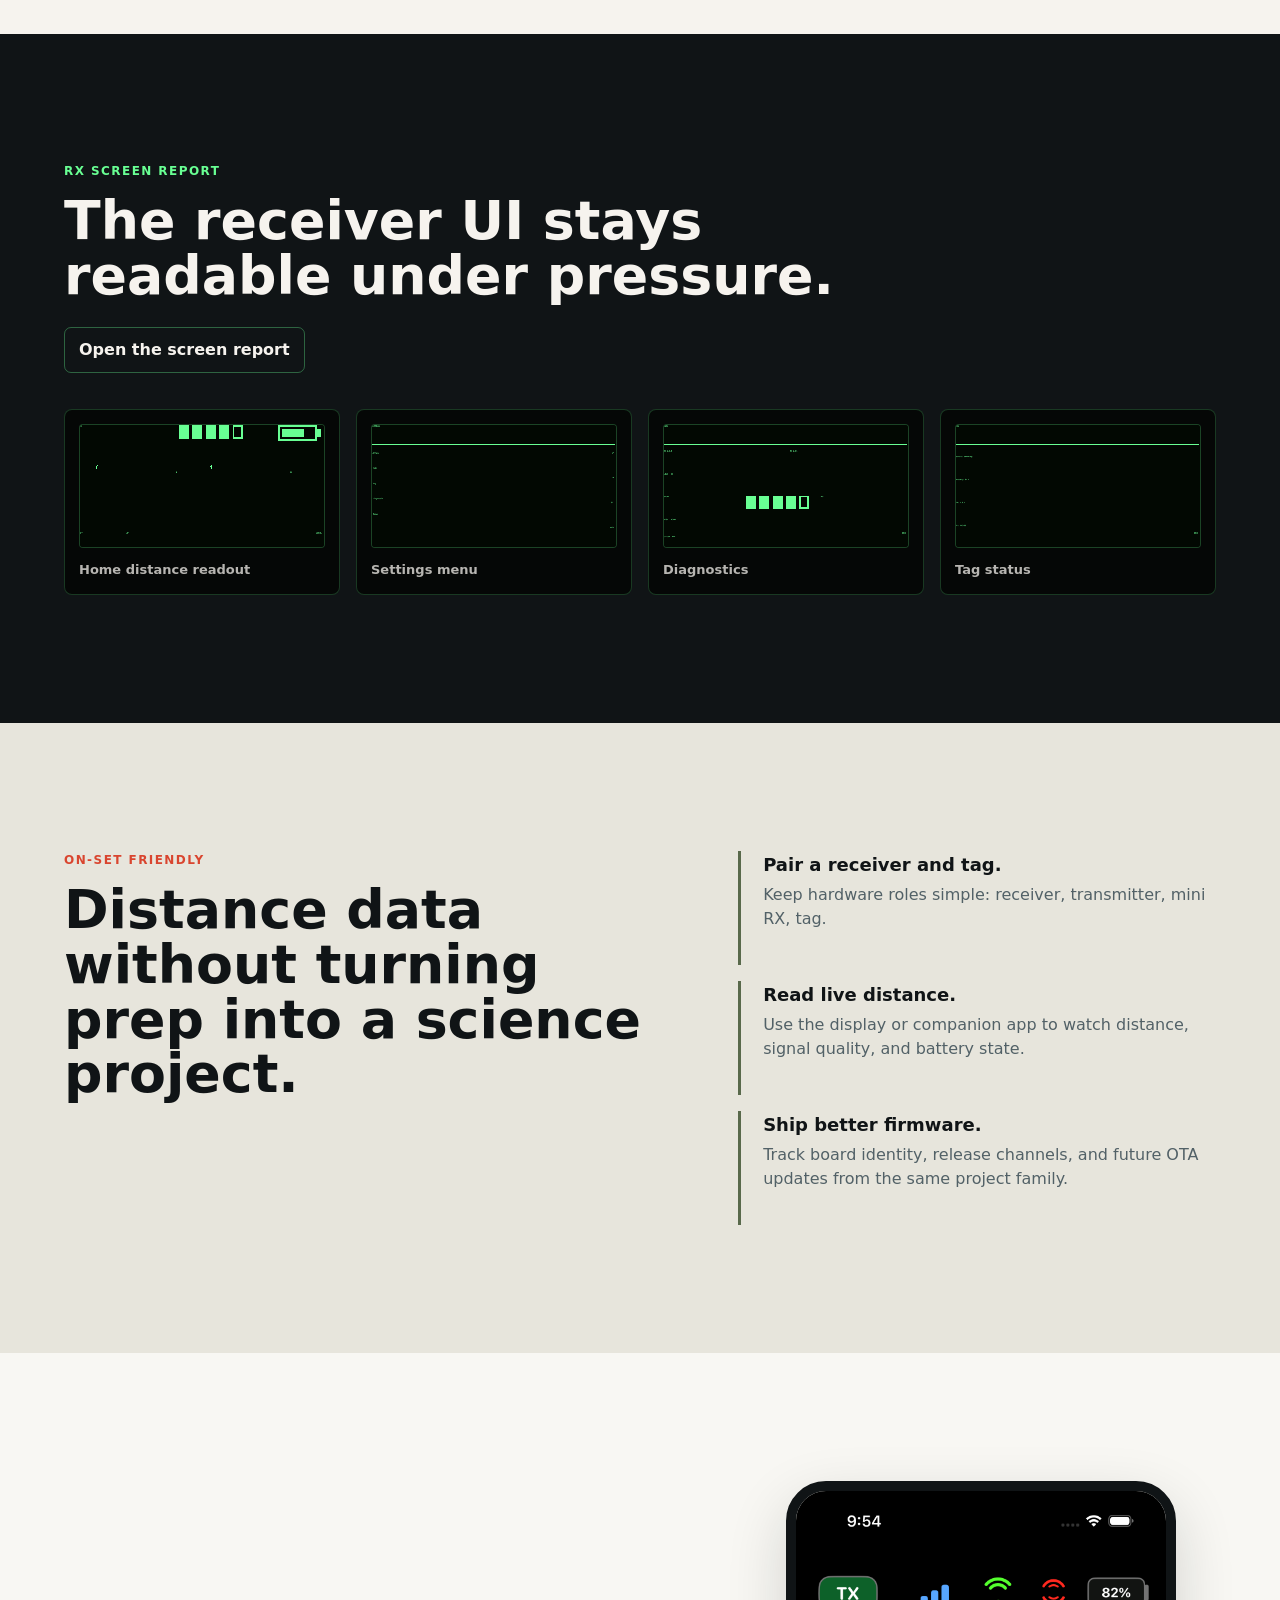
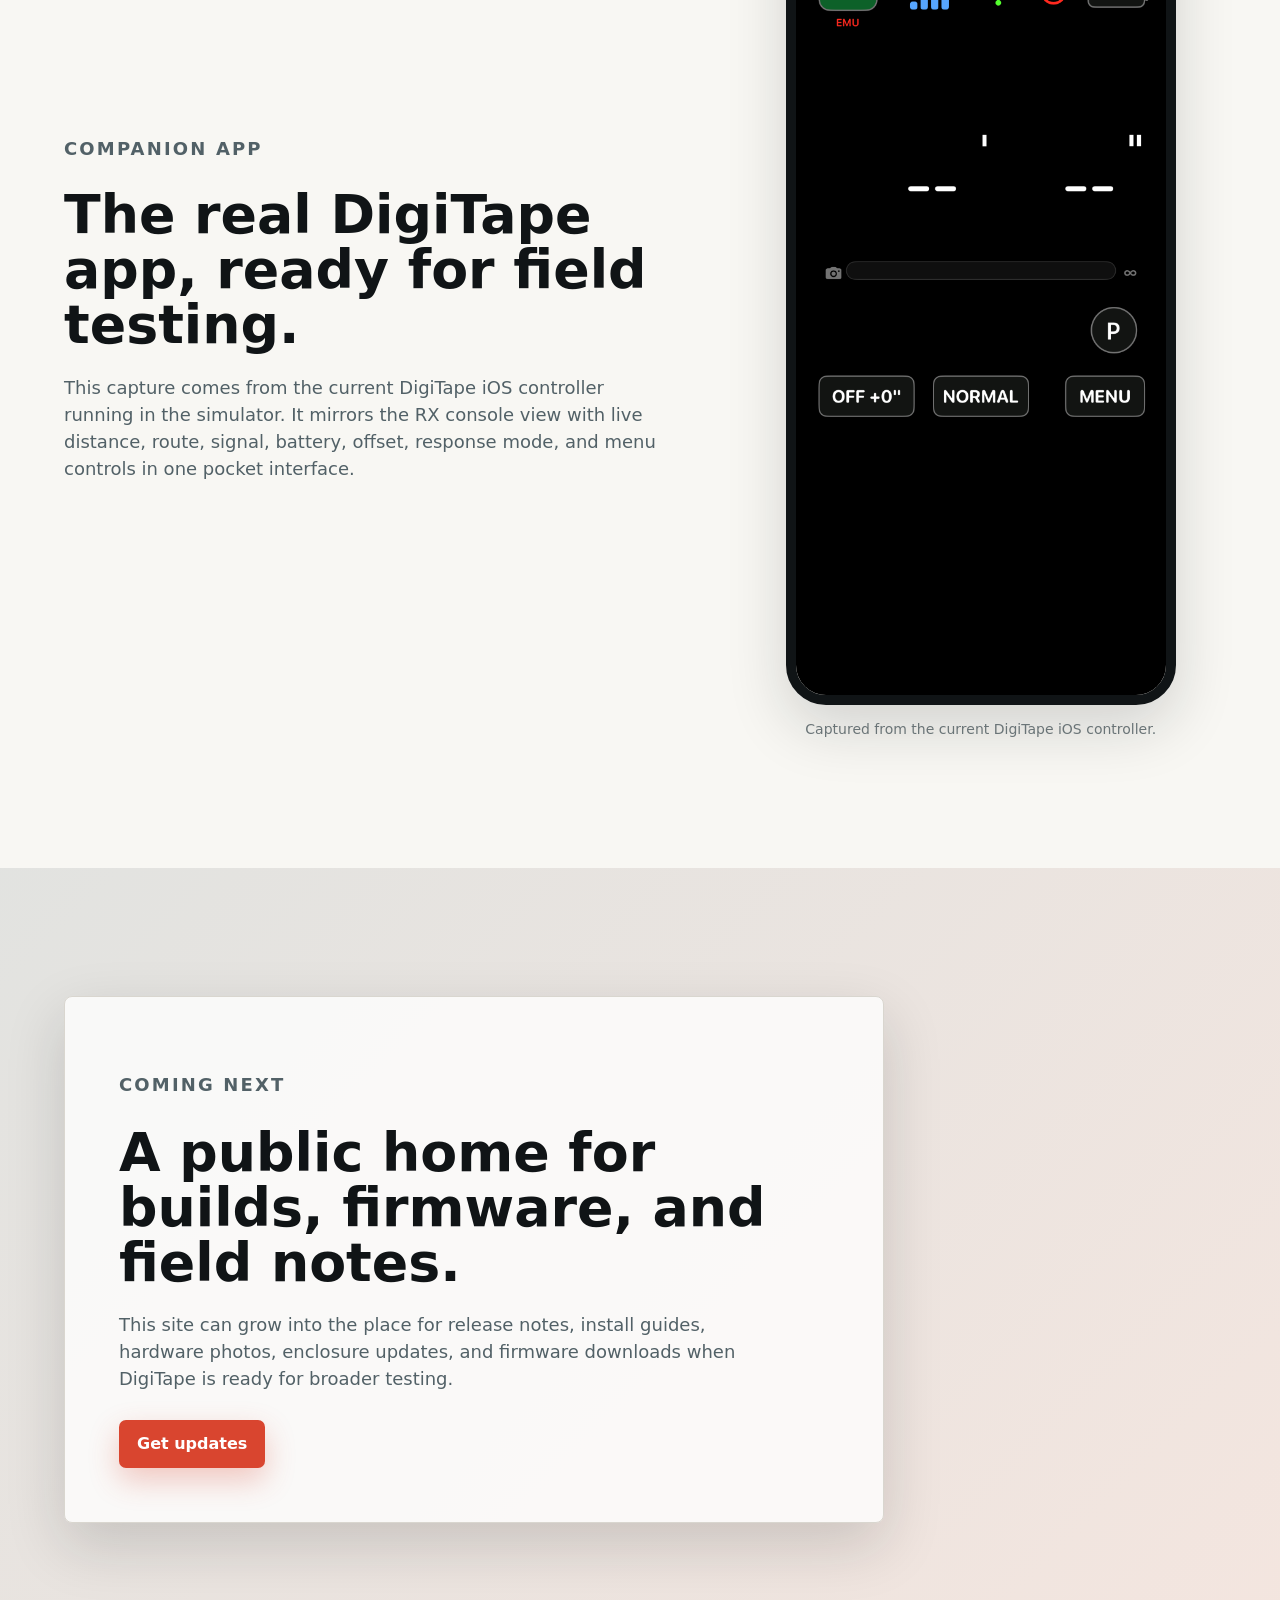
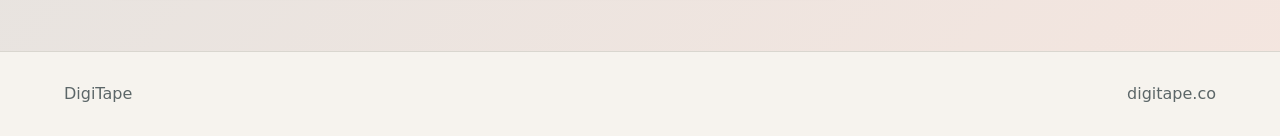
==== commit 6c0caec5: "Use DigiTape splash hero" ====
--- a/index.html
+++ b/index.html
@@ -8,7 +8,7 @@
     <link rel="icon" href="assets/digitape-logo.jpg">
     <link rel="apple-touch-icon" href="assets/digitape-logo.jpg">
     <link rel="preload" href="assets/digitape-logo.jpg" as="image">
-    <link rel="preload" href="assets/digitape-hero.png" as="image">
+    <link rel="preload" href="assets/digitape-splash.jpg" as="image">
     <link rel="stylesheet" href="styles.css">
   </head>
   <body>
@@ -29,9 +29,8 @@
 
     <main id="top">
       <section class="hero" aria-labelledby="hero-title">
-        <img class="hero-image" src="assets/digitape-hero.png" alt="Compact DigiTape receiver and tag modules on a studio workbench">
+        <img class="hero-image" src="assets/digitape-splash.jpg" alt="DigiTape logo splash on a black background" width="1280" height="720">
         <div class="hero-overlay">
-          <img class="hero-logo" src="assets/digitape-logo.jpg" alt="" width="1254" height="1254" aria-hidden="true">
           <p class="eyebrow">Wireless distance tools for camera builds</p>
           <h1 id="hero-title">DigiTape</h1>
           <p class="hero-copy">
--- a/styles.css
+++ b/styles.css
@@ -99,8 +99,8 @@
   position: absolute;
   inset: 0;
   background:
-    linear-gradient(90deg, rgba(10, 12, 12, 0.84), rgba(10, 12, 12, 0.34) 48%, rgba(10, 12, 12, 0.08)),
-    linear-gradient(0deg, rgba(10, 12, 12, 0.74), rgba(10, 12, 12, 0.08) 44%);
+    linear-gradient(90deg, rgba(10, 12, 12, 0.68), rgba(10, 12, 12, 0.08) 44%, rgba(10, 12, 12, 0.24)),
+    linear-gradient(0deg, rgba(10, 12, 12, 0.84), rgba(10, 12, 12, 0.02) 52%);
 }
 
 .hero-image {
@@ -109,25 +109,15 @@
   width: 100%;
   height: 100%;
   object-fit: cover;
-  object-position: center right;
+  object-position: center;
 }
 
 .hero-overlay {
   position: relative;
   z-index: 1;
   width: min(760px, calc(100% - 36px));
-  padding: 148px clamp(18px, 5vw, 70px) 80px;
+  padding: 52vh clamp(18px, 5vw, 70px) 70px;
   color: #fff;
-}
-
-.hero-logo {
-  display: block;
-  width: 82px;
-  height: 82px;
-  margin-bottom: 24px;
-  border-radius: 18px;
-  box-shadow: 0 16px 42px rgba(0, 0, 0, 0.32);
-  object-fit: cover;
 }
 
 .eyebrow {
@@ -411,16 +401,16 @@
 
   .hero::after {
     background:
-      linear-gradient(90deg, rgba(10, 12, 12, 0.78), rgba(10, 12, 12, 0.24)),
-      linear-gradient(0deg, rgba(10, 12, 12, 0.82), rgba(10, 12, 12, 0.12) 58%);
+      linear-gradient(90deg, rgba(10, 12, 12, 0.36), rgba(10, 12, 12, 0.08)),
+      linear-gradient(0deg, rgba(10, 12, 12, 0.88), rgba(10, 12, 12, 0.08) 60%);
   }
 
   .hero-image {
-    object-position: 68% center;
+    object-position: center;
   }
 
   .hero-overlay {
-    padding-top: 122px;
+    padding-top: 52vh;
     padding-bottom: 50px;
   }
 
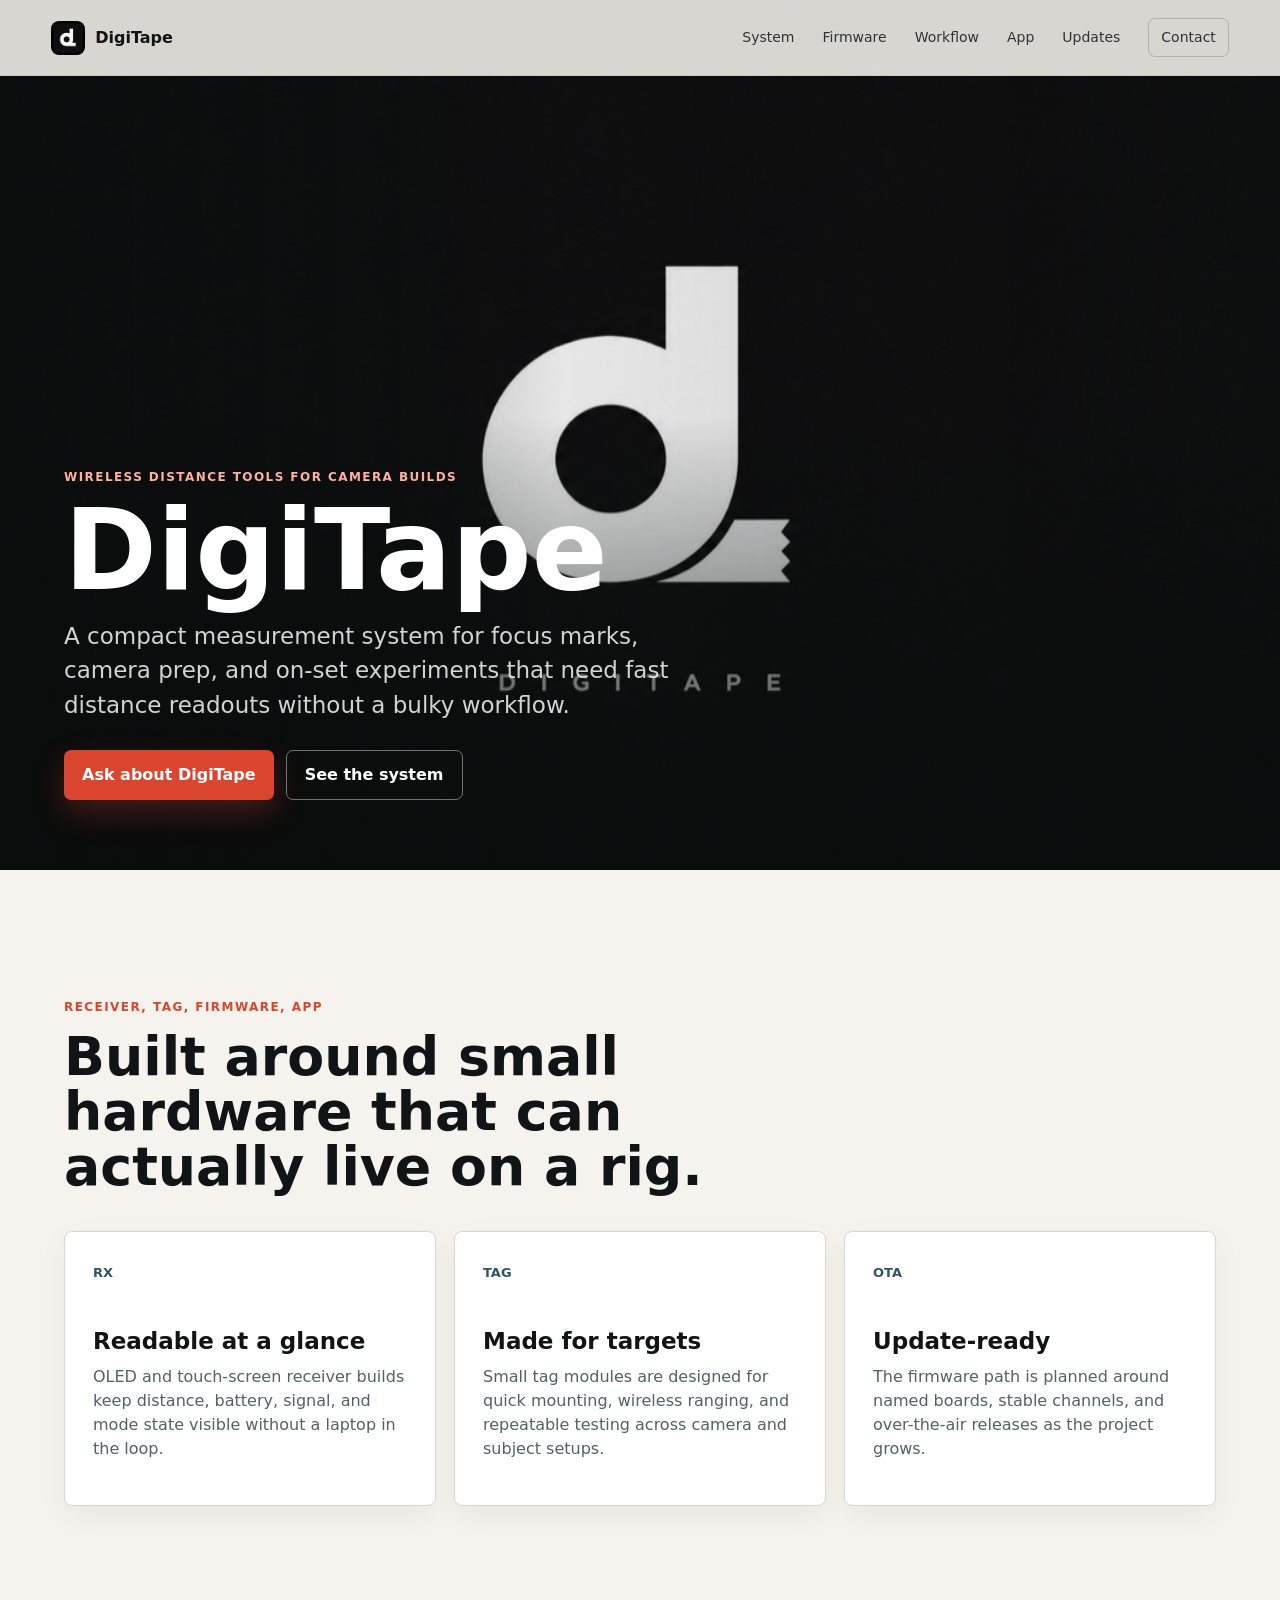
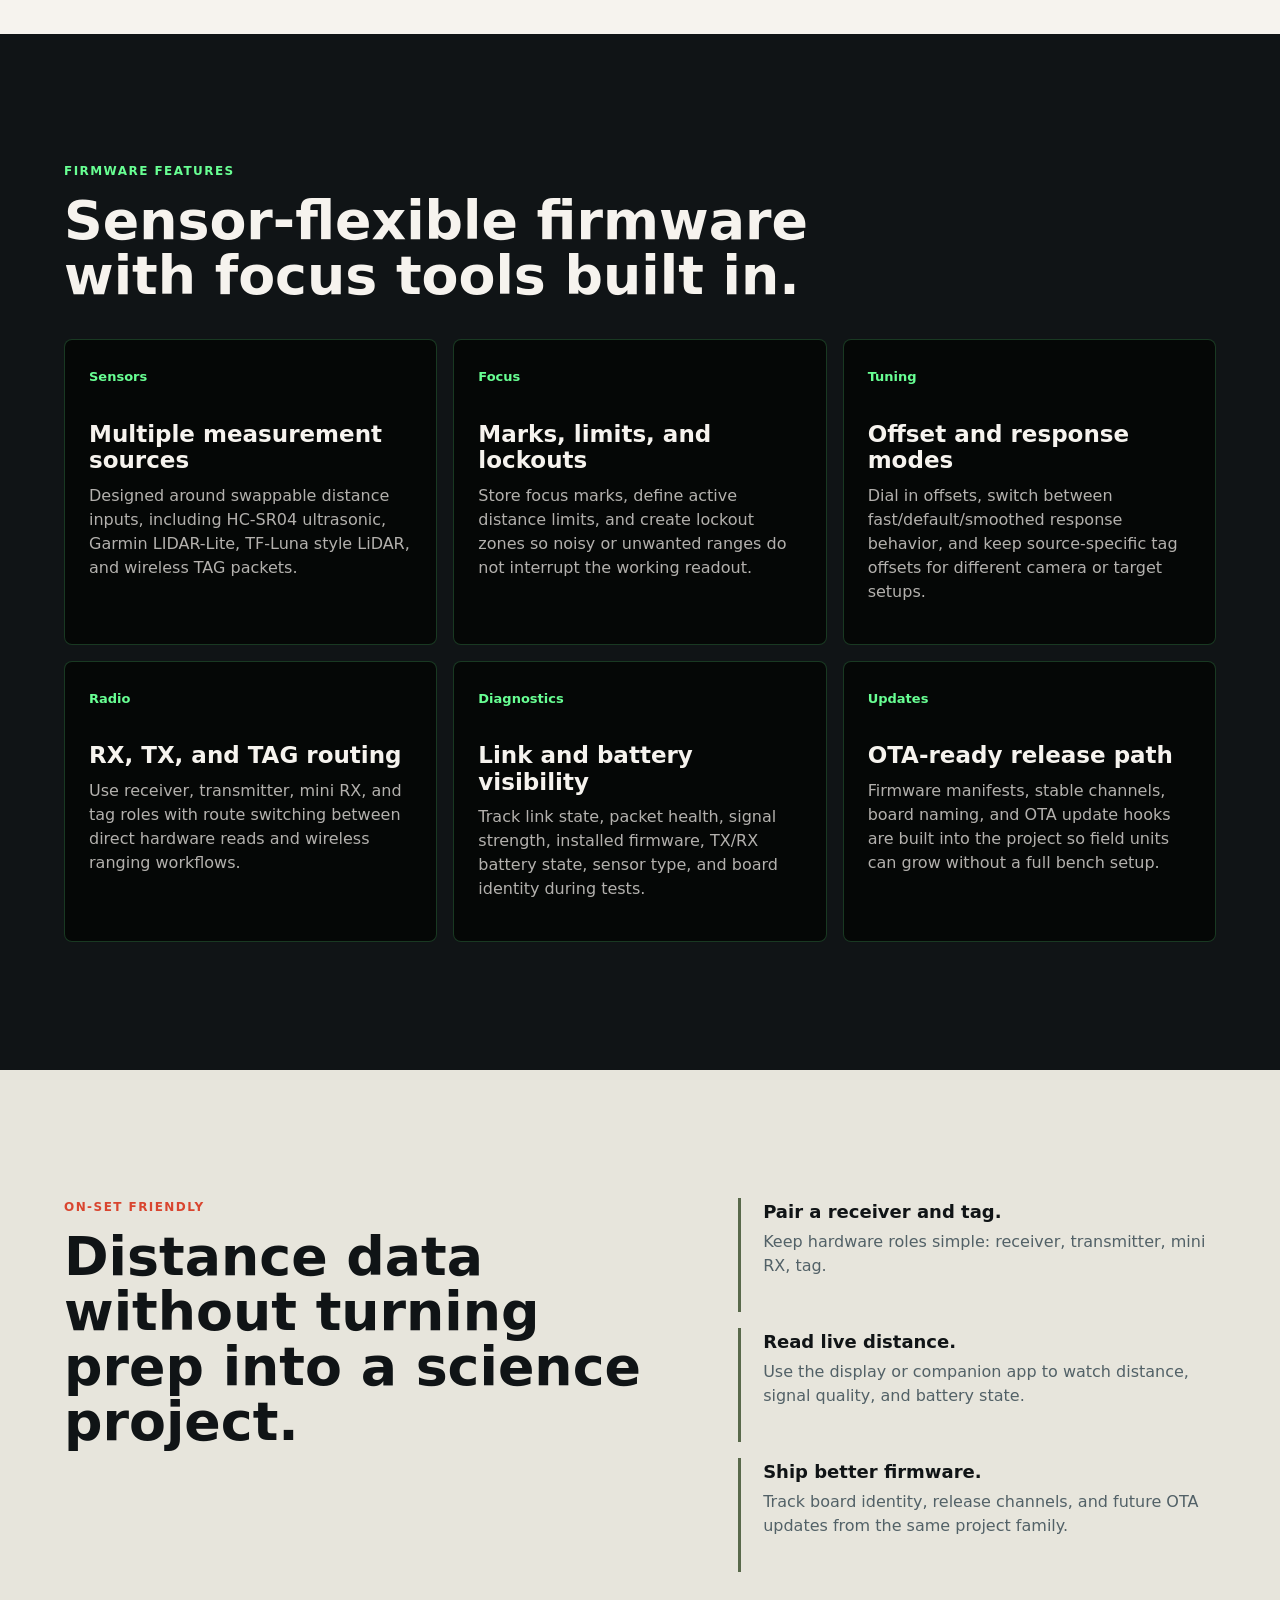
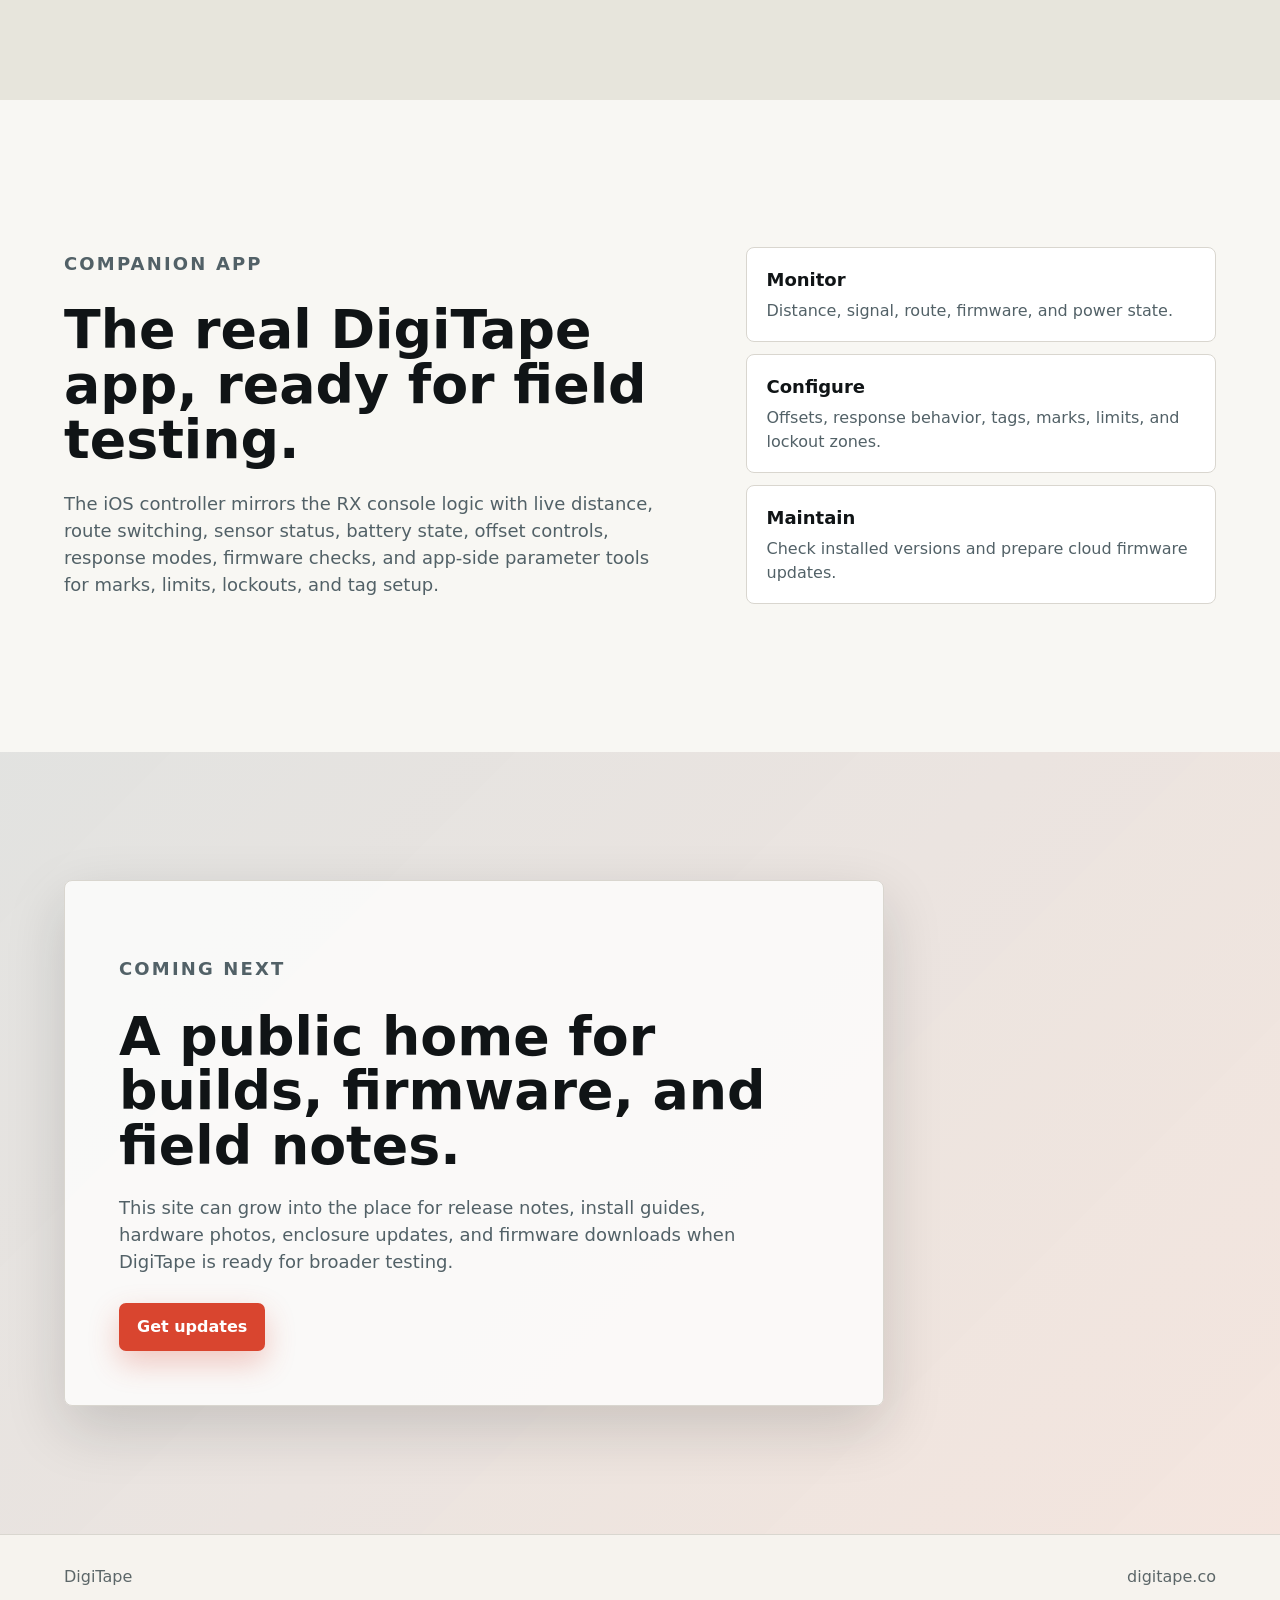
==== commit 29a1f2a6: "Add firmware features and remove screenshots" ====
--- a/index.html
+++ b/index.html
@@ -19,7 +19,7 @@
       </a>
       <nav aria-label="Primary">
         <a href="#system">System</a>
-        <a href="#rx-screens">RX Screens</a>
+        <a href="#firmware">Firmware</a>
         <a href="#workflow">Workflow</a>
         <a href="#app">App</a>
         <a href="#updates">Updates</a>
@@ -67,29 +67,42 @@
         </div>
       </section>
 
-      <section id="rx-screens" class="section rx-screen-section" aria-labelledby="rx-screens-title">
+      <section id="firmware" class="section firmware-section" aria-labelledby="firmware-title">
         <div class="section-heading">
-          <p class="eyebrow">RX screen report</p>
-          <h2 id="rx-screens-title">The receiver UI stays readable under pressure.</h2>
-          <a class="report-link" href="assets/DigiTape_RX_Screen_Report.pdf">Open the screen report</a>
+          <p class="eyebrow">Firmware features</p>
+          <h2 id="firmware-title">Sensor-flexible firmware with focus tools built in.</h2>
         </div>
-        <div class="screen-grid">
-          <figure>
-            <img src="assets/rx-screen-home.png" alt="DigiTape RX home screen showing TX signal, battery, and distance" width="512" height="256">
-            <figcaption>Home distance readout</figcaption>
-          </figure>
-          <figure>
-            <img src="assets/rx-screen-menu.png" alt="DigiTape RX settings screen" width="512" height="256">
-            <figcaption>Settings menu</figcaption>
-          </figure>
-          <figure>
-            <img src="assets/rx-screen-diagnostics.png" alt="DigiTape RX diagnostics screen showing link, signal, response, and sensor state" width="512" height="256">
-            <figcaption>Diagnostics</figcaption>
-          </figure>
-          <figure>
-            <img src="assets/rx-screen-tag.png" alt="DigiTape RX tag screen showing tag status and battery" width="512" height="256">
-            <figcaption>Tag status</figcaption>
-          </figure>
+        <div class="firmware-grid">
+          <article>
+            <span class="feature-kicker">Sensors</span>
+            <h3>Multiple measurement sources</h3>
+            <p>Designed around swappable distance inputs, including HC-SR04 ultrasonic, Garmin LIDAR-Lite, TF-Luna style LiDAR, and wireless TAG packets.</p>
+          </article>
+          <article>
+            <span class="feature-kicker">Focus</span>
+            <h3>Marks, limits, and lockouts</h3>
+            <p>Store focus marks, define active distance limits, and create lockout zones so noisy or unwanted ranges do not interrupt the working readout.</p>
+          </article>
+          <article>
+            <span class="feature-kicker">Tuning</span>
+            <h3>Offset and response modes</h3>
+            <p>Dial in offsets, switch between fast/default/smoothed response behavior, and keep source-specific tag offsets for different camera or target setups.</p>
+          </article>
+          <article>
+            <span class="feature-kicker">Radio</span>
+            <h3>RX, TX, and TAG routing</h3>
+            <p>Use receiver, transmitter, mini RX, and tag roles with route switching between direct hardware reads and wireless ranging workflows.</p>
+          </article>
+          <article>
+            <span class="feature-kicker">Diagnostics</span>
+            <h3>Link and battery visibility</h3>
+            <p>Track link state, packet health, signal strength, installed firmware, TX/RX battery state, sensor type, and board identity during tests.</p>
+          </article>
+          <article>
+            <span class="feature-kicker">Updates</span>
+            <h3>OTA-ready release path</h3>
+            <p>Firmware manifests, stable channels, board naming, and OTA update hooks are built into the project so field units can grow without a full bench setup.</p>
+          </article>
         </div>
       </section>
 
@@ -119,13 +132,14 @@
           <p class="eyebrow">Companion app</p>
           <h2 id="app-title">The real DigiTape app, ready for field testing.</h2>
           <p>
-            This capture comes from the current DigiTape iOS controller running in the simulator. It mirrors the RX console view with live distance, route, signal, battery, offset, response mode, and menu controls in one pocket interface.
+            The iOS controller mirrors the RX console logic with live distance, route switching, sensor status, battery state, offset controls, response modes, firmware checks, and app-side parameter tools for marks, limits, lockouts, and tag setup.
           </p>
         </div>
-        <figure class="app-shot">
-          <img src="assets/digitape-app-home.png" alt="DigiTape iOS app showing the RX console interface" width="1206" height="2622">
-          <figcaption>Captured from the current DigiTape iOS controller.</figcaption>
-        </figure>
+        <div class="app-feature-list">
+          <div><strong>Monitor</strong><span>Distance, signal, route, firmware, and power state.</span></div>
+          <div><strong>Configure</strong><span>Offsets, response behavior, tags, marks, limits, and lockout zones.</span></div>
+          <div><strong>Maintain</strong><span>Check installed versions and prepare cloud firmware updates.</span></div>
+        </div>
       </section>
 
       <section id="updates" class="section updates-section" aria-labelledby="updates-title">
--- a/styles.css
+++ b/styles.css
@@ -239,57 +239,36 @@
   color: var(--muted);
 }
 
-.rx-screen-section {
+.firmware-section {
   background: #101416;
   color: #f6f3ee;
 }
 
-.rx-screen-section .eyebrow {
+.firmware-section .eyebrow,
+.firmware-section .feature-kicker {
   color: #68ff93;
 }
 
-.report-link {
-  display: inline-flex;
-  margin-top: 24px;
-  min-height: 42px;
-  align-items: center;
-  padding: 10px 14px;
-  border: 1px solid rgba(104, 255, 147, 0.34);
-  border-radius: 7px;
-  color: #f6f3ee;
-  font-weight: 800;
-  text-decoration: none;
-}
-
-.screen-grid {
-  display: grid;
-  grid-template-columns: repeat(4, minmax(0, 1fr));
+.firmware-grid {
+  display: grid;
+  grid-template-columns: repeat(3, minmax(0, 1fr));
   gap: 16px;
 }
 
-.screen-grid figure {
-  margin: 0;
-  padding: 14px;
+.firmware-grid article {
+  min-height: 248px;
+  padding: 24px;
   border: 1px solid rgba(104, 255, 147, 0.2);
   border-radius: 8px;
   background: #050706;
 }
 
-.screen-grid img {
-  display: block;
-  width: 100%;
-  height: auto;
-  image-rendering: pixelated;
-  border: 1px solid rgba(104, 255, 147, 0.24);
-  border-radius: 4px;
-  background: #020802;
-}
-
-.screen-grid figcaption {
-  margin-top: 12px;
-  color: rgba(246, 243, 238, 0.74);
-  font-size: 13px;
-  font-weight: 800;
+.firmware-grid p {
+  color: rgba(246, 243, 238, 0.72);
+}
+
+.firmware-grid .feature-kicker {
+  margin-bottom: 34px;
 }
 
 .split-section {
@@ -329,26 +308,27 @@
   font-size: 18px;
 }
 
-.app-shot {
-  width: min(100%, 390px);
-  margin: 0 auto;
-}
-
-.app-shot img {
-  display: block;
-  width: 100%;
-  height: auto;
-  border: 10px solid #101416;
-  border-radius: 40px;
-  background: #000;
-  box-shadow: var(--shadow);
-}
-
-.app-shot figcaption {
-  margin-top: 14px;
-  color: #6a7477;
-  font-size: 14px;
-  text-align: center;
+.app-feature-list {
+  display: grid;
+  gap: 12px;
+}
+
+.app-feature-list div {
+  display: grid;
+  gap: 6px;
+  padding: 18px 20px;
+  border: 1px solid var(--line);
+  border-radius: 8px;
+  background: #fff;
+}
+
+.app-feature-list strong {
+  color: var(--ink);
+  font-size: 18px;
+}
+
+.app-feature-list span {
+  color: var(--muted);
 }
 
 .updates-section {
@@ -415,7 +395,7 @@
   }
 
   .feature-grid,
-  .screen-grid,
+  .firmware-grid,
   .split-section,
   .app-section {
     grid-template-columns: 1fr;
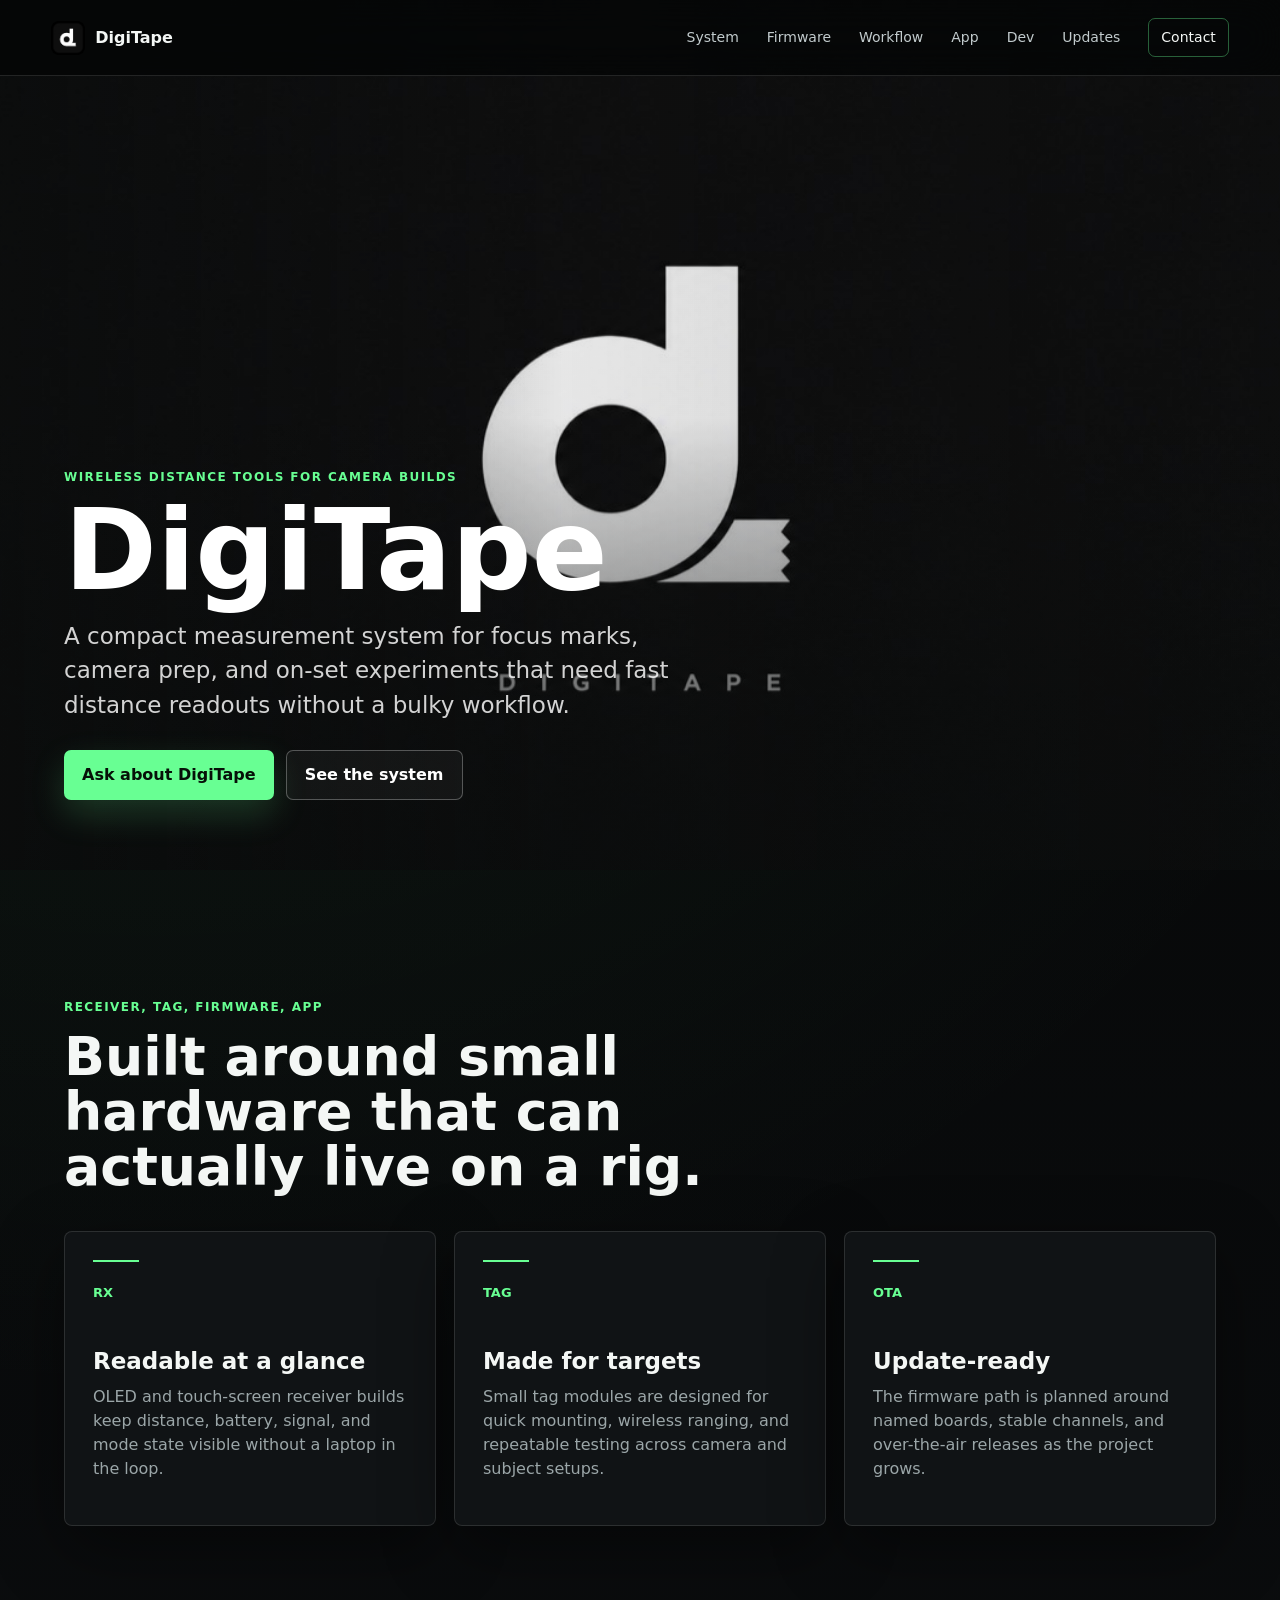
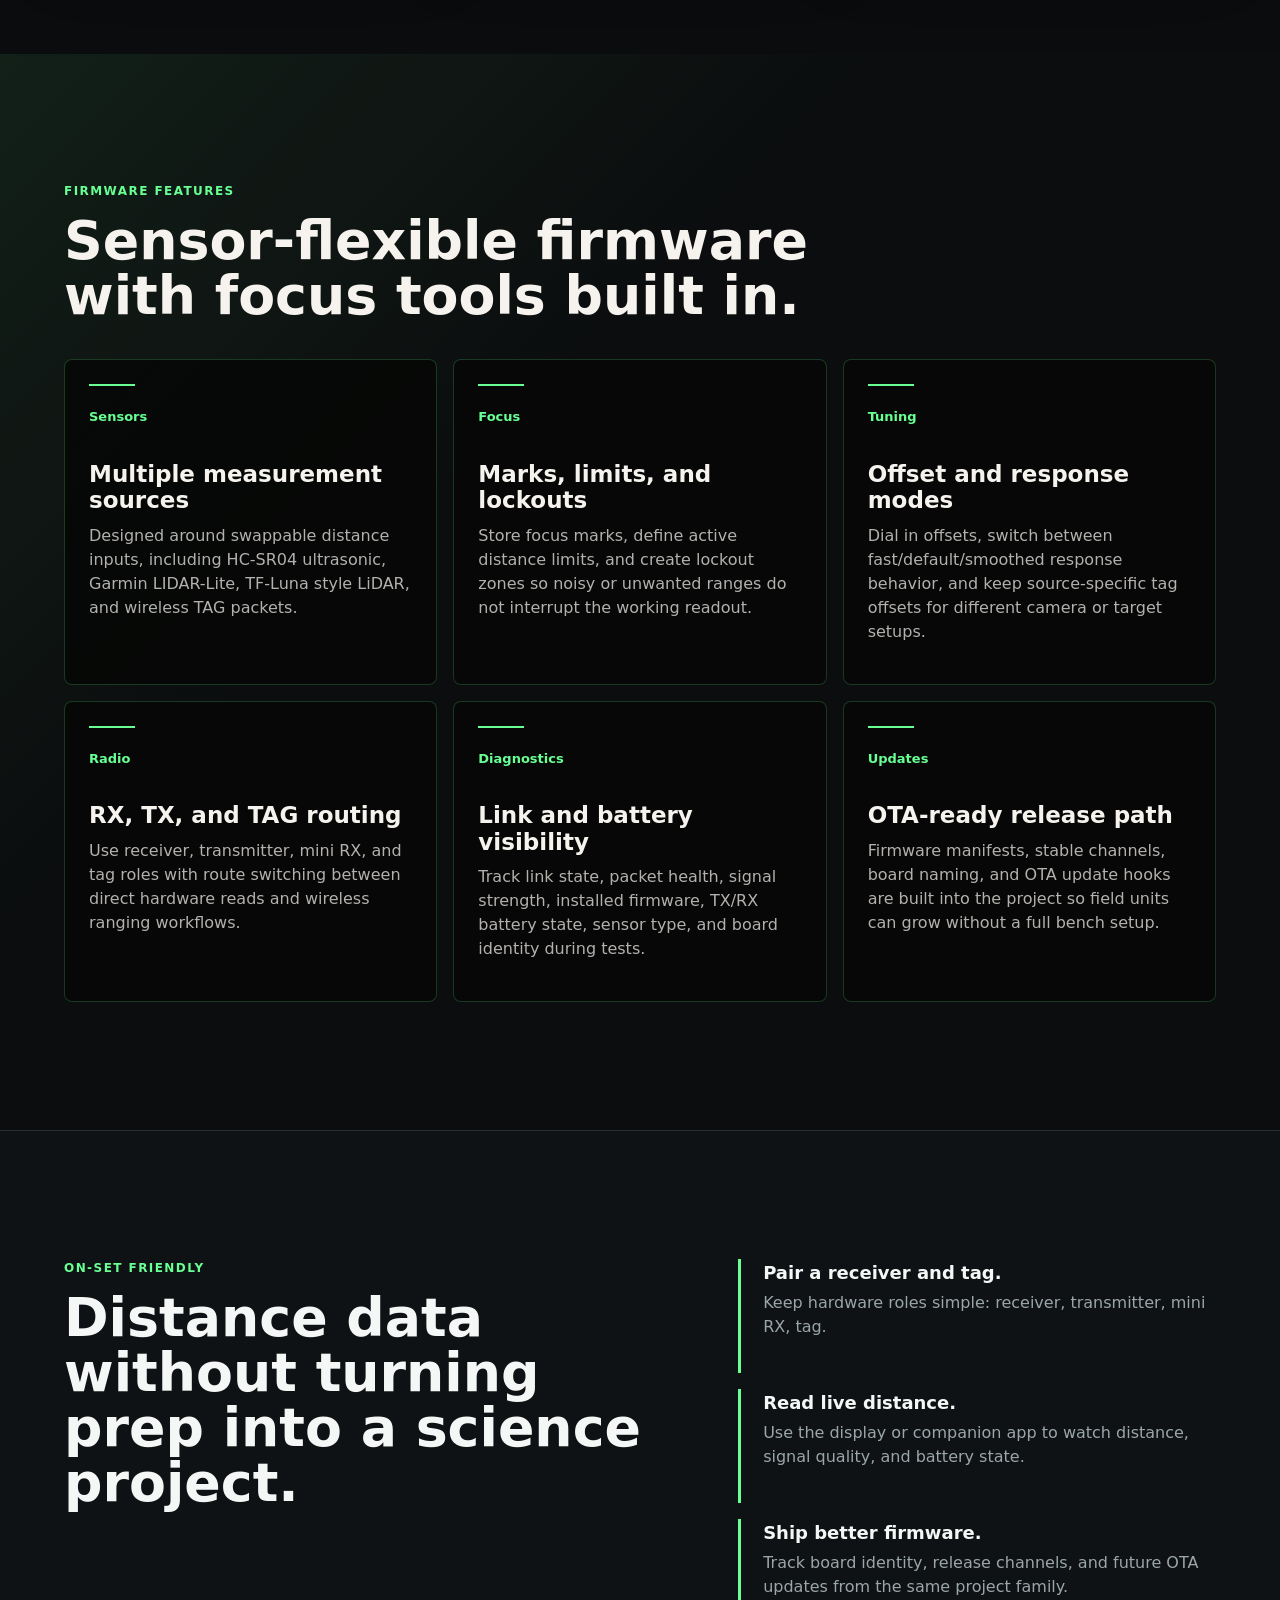
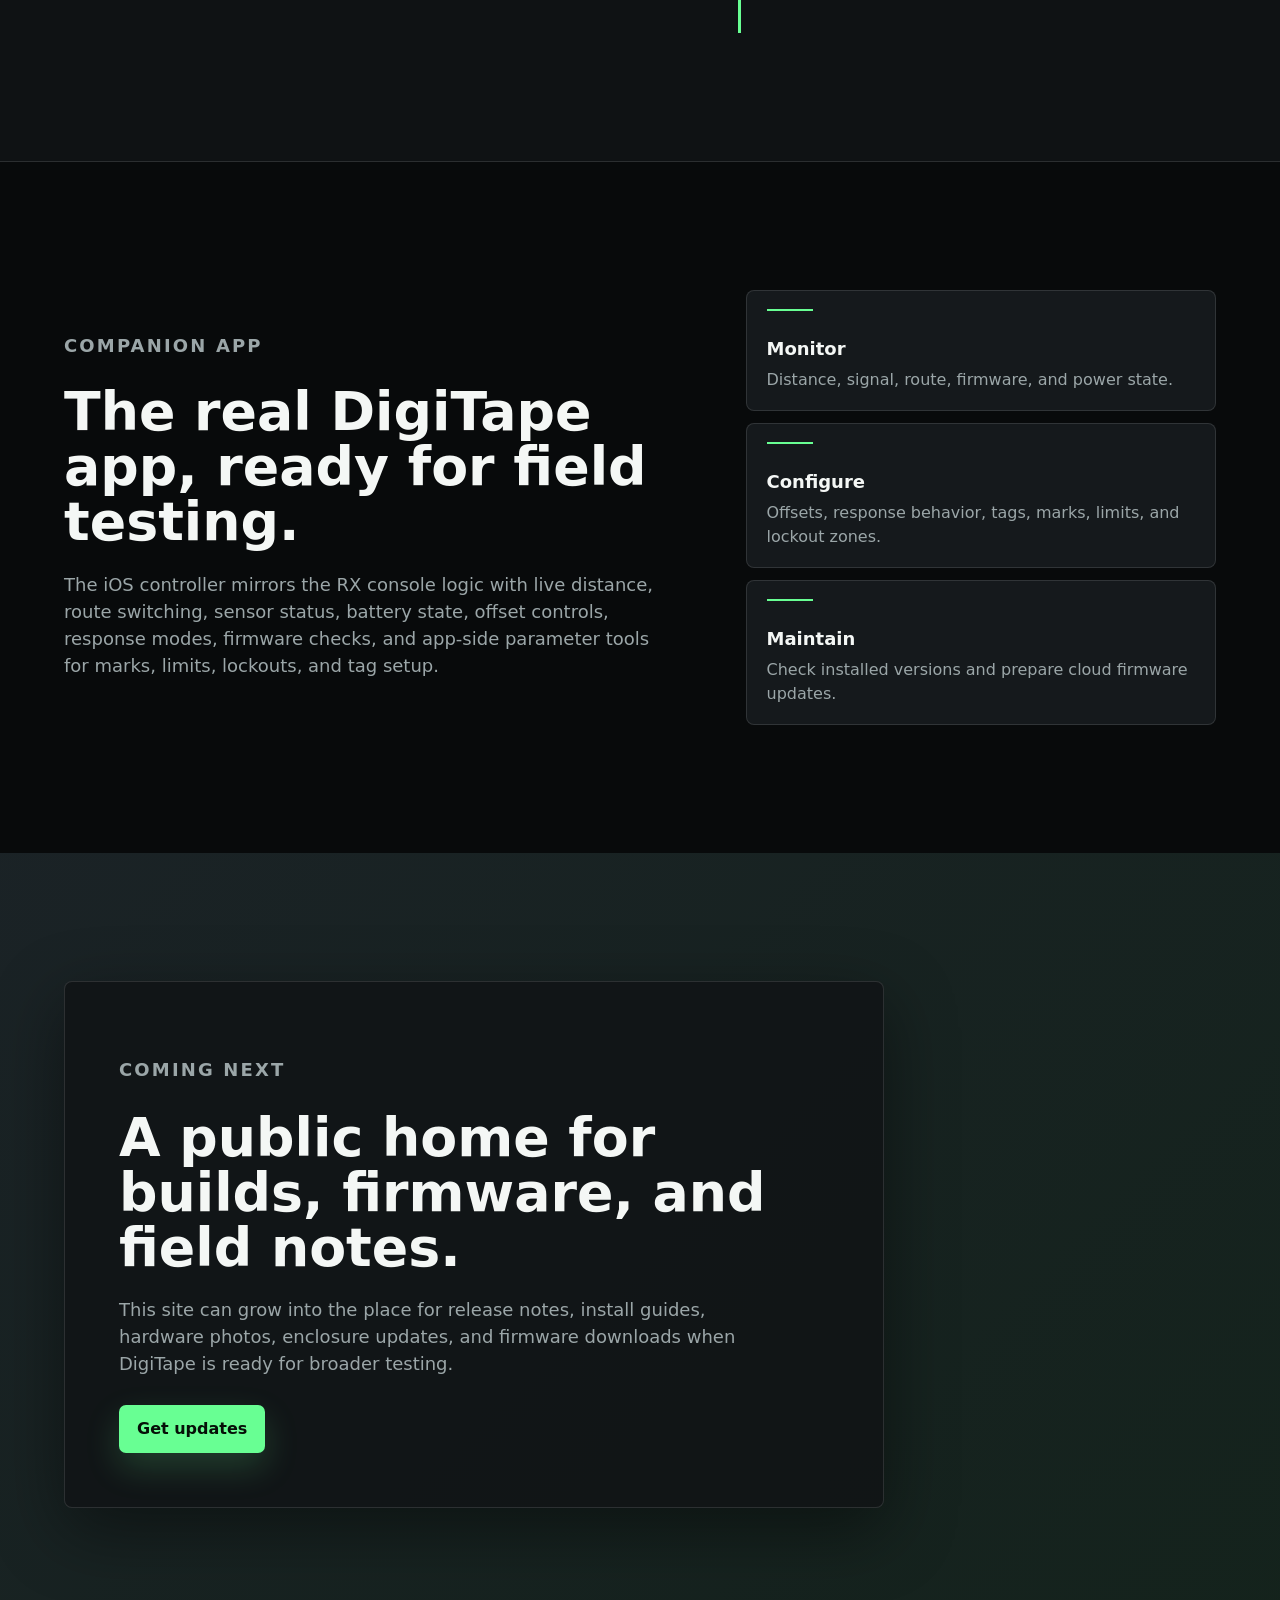
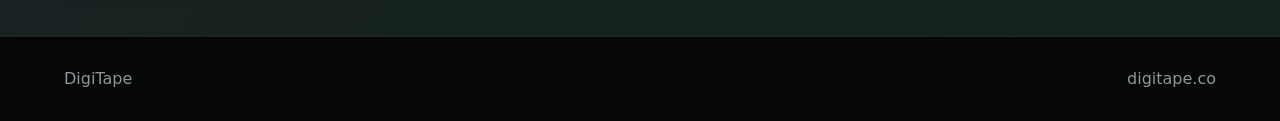
==== commit c55ff277: "Add protected DigiTape Dev page" ====
--- a/index.html
+++ b/index.html
@@ -22,6 +22,7 @@
         <a href="#firmware">Firmware</a>
         <a href="#workflow">Workflow</a>
         <a href="#app">App</a>
+        <a href="dev/">Dev</a>
         <a href="#updates">Updates</a>
         <a class="nav-cta" href="mailto:hello@digitape.co">Contact</a>
       </nav>
--- a/styles.css
+++ b/styles.css
@@ -1,15 +1,16 @@
 :root {
-  color-scheme: light;
-  --ink: #101416;
-  --muted: #526167;
-  --paper: #f6f3ee;
-  --panel: #ffffff;
-  --line: #d9d6cf;
-  --accent: #d9452f;
-  --accent-dark: #a92c20;
-  --olive: #59694b;
-  --steel: #315466;
-  --shadow: 0 22px 60px rgba(18, 22, 23, 0.16);
+  color-scheme: dark;
+  --ink: #f4f7f5;
+  --muted: #9ba6a8;
+  --paper: #070808;
+  --panel: #101315;
+  --panel-strong: #15191c;
+  --line: rgba(244, 247, 245, 0.12);
+  --accent: #68ff93;
+  --accent-dark: #36c965;
+  --amber: #d6ff68;
+  --steel: #7ba7b5;
+  --shadow: 0 22px 70px rgba(0, 0, 0, 0.44);
 }
 
 * {
@@ -22,7 +23,9 @@
 
 body {
   margin: 0;
-  background: var(--paper);
+  background:
+    radial-gradient(circle at 12% 0%, rgba(104, 255, 147, 0.08), transparent 28%),
+    linear-gradient(180deg, #050606 0%, #0c0e10 45%, #070808 100%);
   color: var(--ink);
   font-family: Inter, ui-sans-serif, system-ui, -apple-system, BlinkMacSystemFont, "Segoe UI", sans-serif;
   line-height: 1.5;
@@ -43,9 +46,9 @@
   justify-content: space-between;
   gap: 24px;
   padding: 18px clamp(18px, 4vw, 52px);
-  background: rgba(246, 243, 238, 0.88);
-  border-bottom: 1px solid rgba(16, 20, 22, 0.08);
-  backdrop-filter: blur(14px);
+  background: rgba(5, 6, 6, 0.78);
+  border-bottom: 1px solid var(--line);
+  backdrop-filter: blur(18px);
 }
 
 .brand,
@@ -71,7 +74,7 @@
 
 nav {
   gap: clamp(12px, 2.3vw, 28px);
-  color: #2b3538;
+  color: #c2cbcd;
   font-size: 14px;
 }
 
@@ -81,8 +84,9 @@
 
 .nav-cta {
   padding: 8px 12px;
-  border: 1px solid rgba(16, 20, 22, 0.2);
+  border: 1px solid rgba(104, 255, 147, 0.36);
   border-radius: 7px;
+  color: #f4f7f5;
 }
 
 .hero {
@@ -130,7 +134,7 @@
 }
 
 .hero .eyebrow {
-  color: #ffb19f;
+  color: var(--accent);
 }
 
 h1,
@@ -188,8 +192,8 @@
 
 .button.primary {
   background: var(--accent);
-  color: #fff;
-  box-shadow: 0 12px 30px rgba(217, 69, 47, 0.28);
+  color: #061008;
+  box-shadow: 0 14px 34px rgba(104, 255, 147, 0.18);
 }
 
 .button.primary:hover {
@@ -197,8 +201,9 @@
 }
 
 .button.secondary {
-  border: 1px solid rgba(255, 255, 255, 0.42);
+  border: 1px solid rgba(255, 255, 255, 0.28);
   color: #fff;
+  background: rgba(255, 255, 255, 0.04);
 }
 
 .section {
@@ -216,18 +221,30 @@
 }
 
 .feature-grid article {
+  position: relative;
   min-height: 250px;
   padding: 28px;
   background: var(--panel);
   border: 1px solid var(--line);
   border-radius: 8px;
-  box-shadow: 0 10px 28px rgba(16, 20, 22, 0.05);
+  box-shadow: var(--shadow);
+}
+
+.feature-grid article::before,
+.firmware-grid article::before,
+.app-feature-list div::before {
+  content: "";
+  display: block;
+  width: 46px;
+  height: 2px;
+  margin-bottom: 18px;
+  background: var(--accent);
 }
 
 .feature-kicker {
   display: inline-flex;
   margin-bottom: 46px;
-  color: var(--steel);
+  color: var(--accent);
   font-size: 13px;
   font-weight: 900;
 }
@@ -240,7 +257,9 @@
 }
 
 .firmware-section {
-  background: #101416;
+  background:
+    linear-gradient(135deg, rgba(104, 255, 147, 0.08), transparent 38%),
+    #0b0d0e;
   color: #f6f3ee;
 }
 
@@ -256,11 +275,12 @@
 }
 
 .firmware-grid article {
+  position: relative;
   min-height: 248px;
   padding: 24px;
   border: 1px solid rgba(104, 255, 147, 0.2);
   border-radius: 8px;
-  background: #050706;
+  background: rgba(5, 7, 6, 0.82);
 }
 
 .firmware-grid p {
@@ -275,7 +295,9 @@
   display: grid;
   grid-template-columns: minmax(0, 0.9fr) minmax(320px, 0.72fr);
   gap: clamp(34px, 6vw, 88px);
-  background: #e7e5dc;
+  background: #0f1214;
+  border-top: 1px solid var(--line);
+  border-bottom: 1px solid var(--line);
 }
 
 .workflow-list {
@@ -285,7 +307,7 @@
 
 .workflow-list div {
   padding: 0 0 18px 22px;
-  border-left: 3px solid var(--olive);
+  border-left: 3px solid var(--accent);
 }
 
 .workflow-list strong {
@@ -299,7 +321,7 @@
   grid-template-columns: minmax(0, 0.78fr) minmax(320px, 0.62fr);
   gap: clamp(38px, 7vw, 96px);
   align-items: center;
-  background: #f8f7f3;
+  background: #080a0b;
 }
 
 .app-copy p {
@@ -319,7 +341,7 @@
   padding: 18px 20px;
   border: 1px solid var(--line);
   border-radius: 8px;
-  background: #fff;
+  background: var(--panel-strong);
 }
 
 .app-feature-list strong {
@@ -333,14 +355,14 @@
 
 .updates-section {
   background:
-    linear-gradient(135deg, rgba(49, 84, 102, 0.1), rgba(217, 69, 47, 0.08)),
-    var(--paper);
+    linear-gradient(135deg, rgba(123, 167, 181, 0.12), rgba(104, 255, 147, 0.08)),
+    #0d1012;
 }
 
 .updates-panel {
   max-width: 820px;
   padding: clamp(30px, 5vw, 54px);
-  background: rgba(255, 255, 255, 0.78);
+  background: rgba(16, 19, 21, 0.82);
   border: 1px solid var(--line);
   border-radius: 8px;
   box-shadow: var(--shadow);
@@ -357,8 +379,9 @@
   justify-content: space-between;
   gap: 18px;
   padding: 30px clamp(18px, 5vw, 70px);
-  color: #5c6668;
+  color: #8e989a;
   border-top: 1px solid var(--line);
+  background: #050606;
 }
 
 @media (max-width: 760px) {
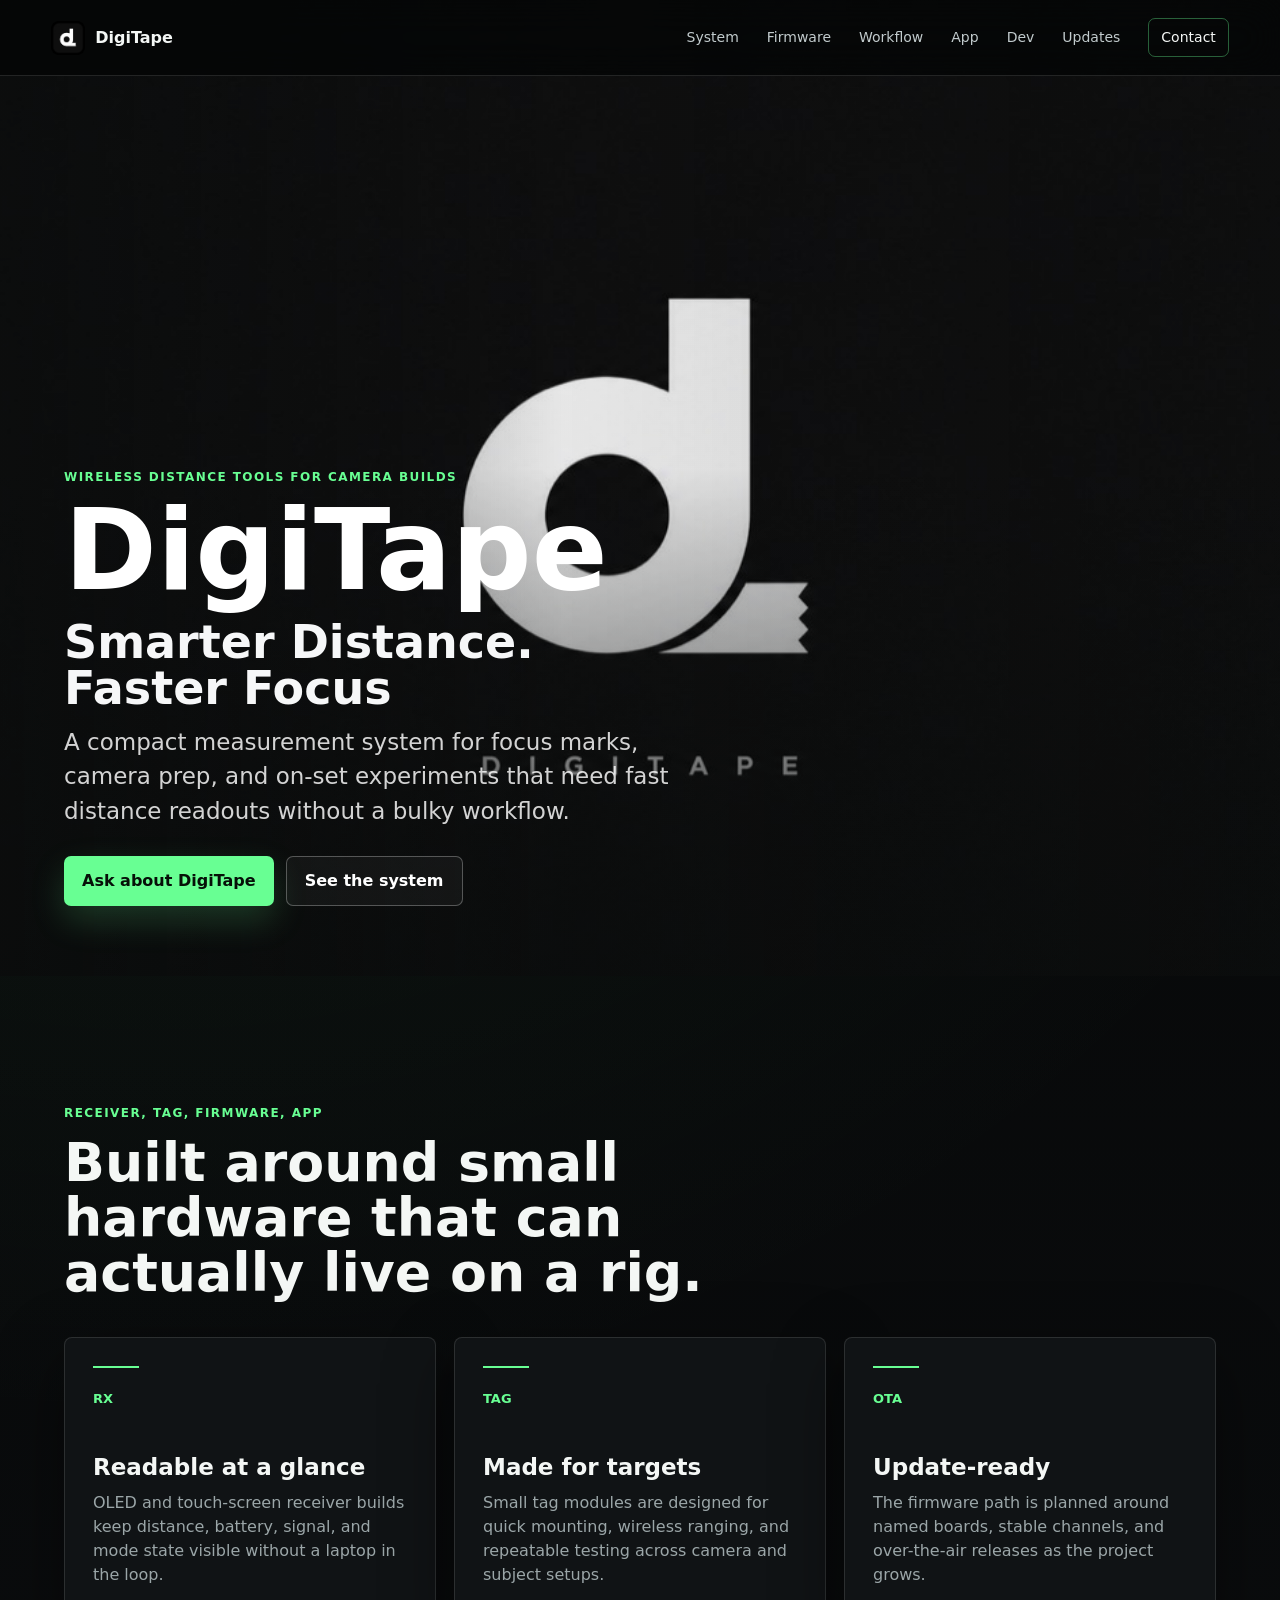
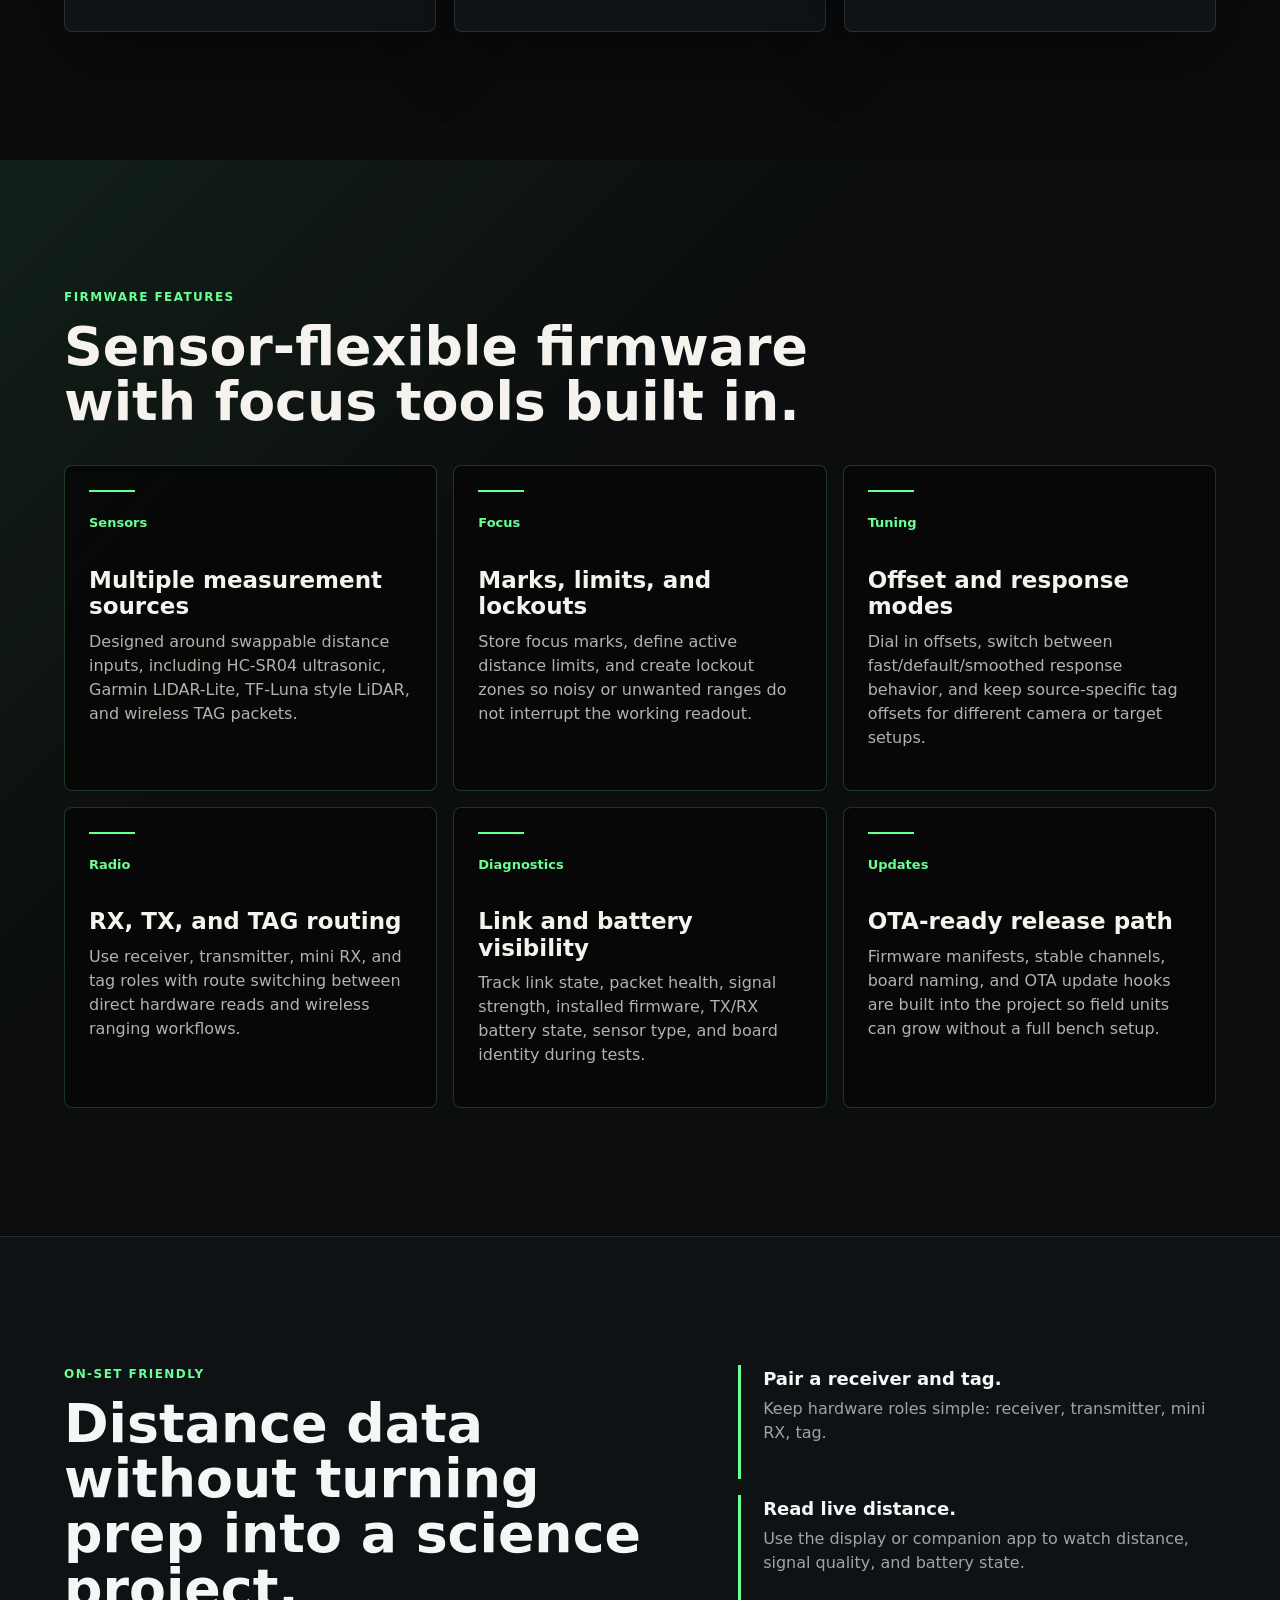
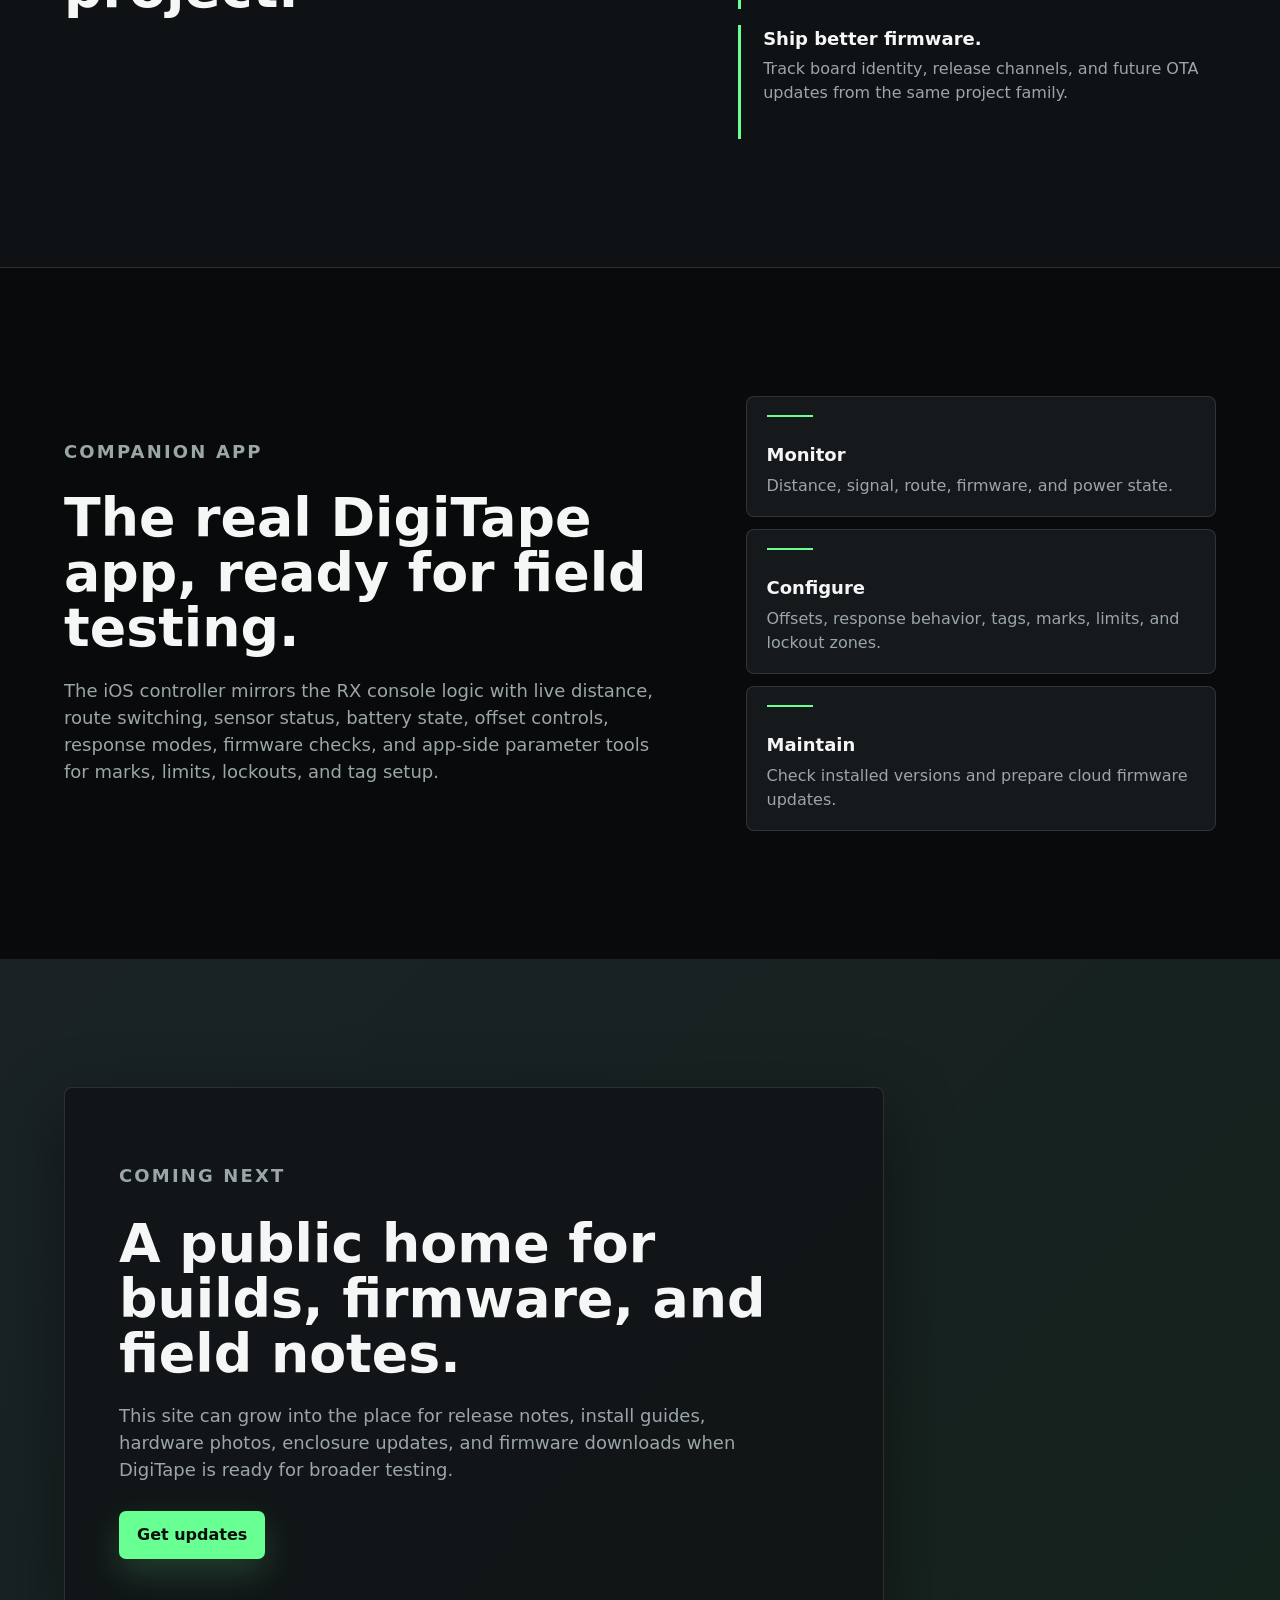
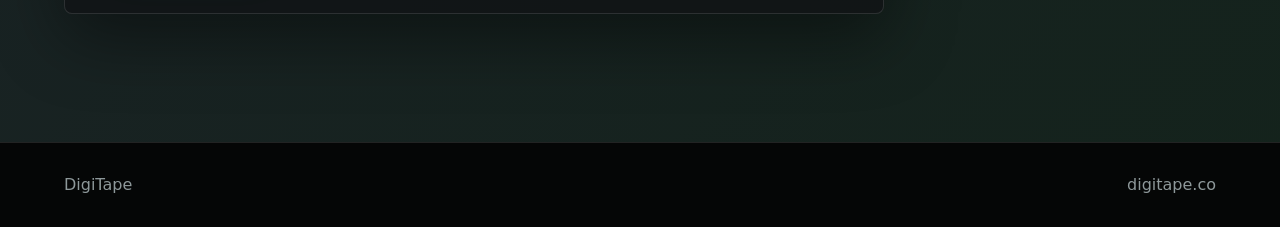
==== commit 5ca48a6a: "Update homepage tagline" ====
--- a/index.html
+++ b/index.html
@@ -3,7 +3,7 @@
   <head>
     <meta charset="utf-8">
     <meta name="viewport" content="width=device-width, initial-scale=1">
-    <meta name="description" content="DigiTape is a compact wireless distance and lens-measurement system for camera builds, focus work, and set-ready hardware workflows.">
+    <meta name="description" content="Smarter Distance. Faster Focus. DigiTape is a compact wireless distance and lens-measurement system for camera builds and set-ready hardware workflows.">
     <title>DigiTape</title>
     <link rel="icon" href="assets/digitape-logo.jpg">
     <link rel="apple-touch-icon" href="assets/digitape-logo.jpg">
@@ -34,6 +34,7 @@
         <div class="hero-overlay">
           <p class="eyebrow">Wireless distance tools for camera builds</p>
           <h1 id="hero-title">DigiTape</h1>
+          <p class="hero-tagline">Smarter Distance. Faster Focus</p>
           <p class="hero-copy">
             A compact measurement system for focus marks, camera prep, and on-set experiments that need fast distance readouts without a bulky workflow.
           </p>
--- a/styles.css
+++ b/styles.css
@@ -173,6 +173,15 @@
   font-size: clamp(18px, 2vw, 23px);
 }
 
+.hero-tagline {
+  max-width: 680px;
+  margin-bottom: 14px;
+  color: #f6f7f8;
+  font-size: clamp(26px, 4vw, 46px);
+  font-weight: 800;
+  line-height: 1;
+}
+
 .hero-actions {
   display: flex;
   flex-wrap: wrap;
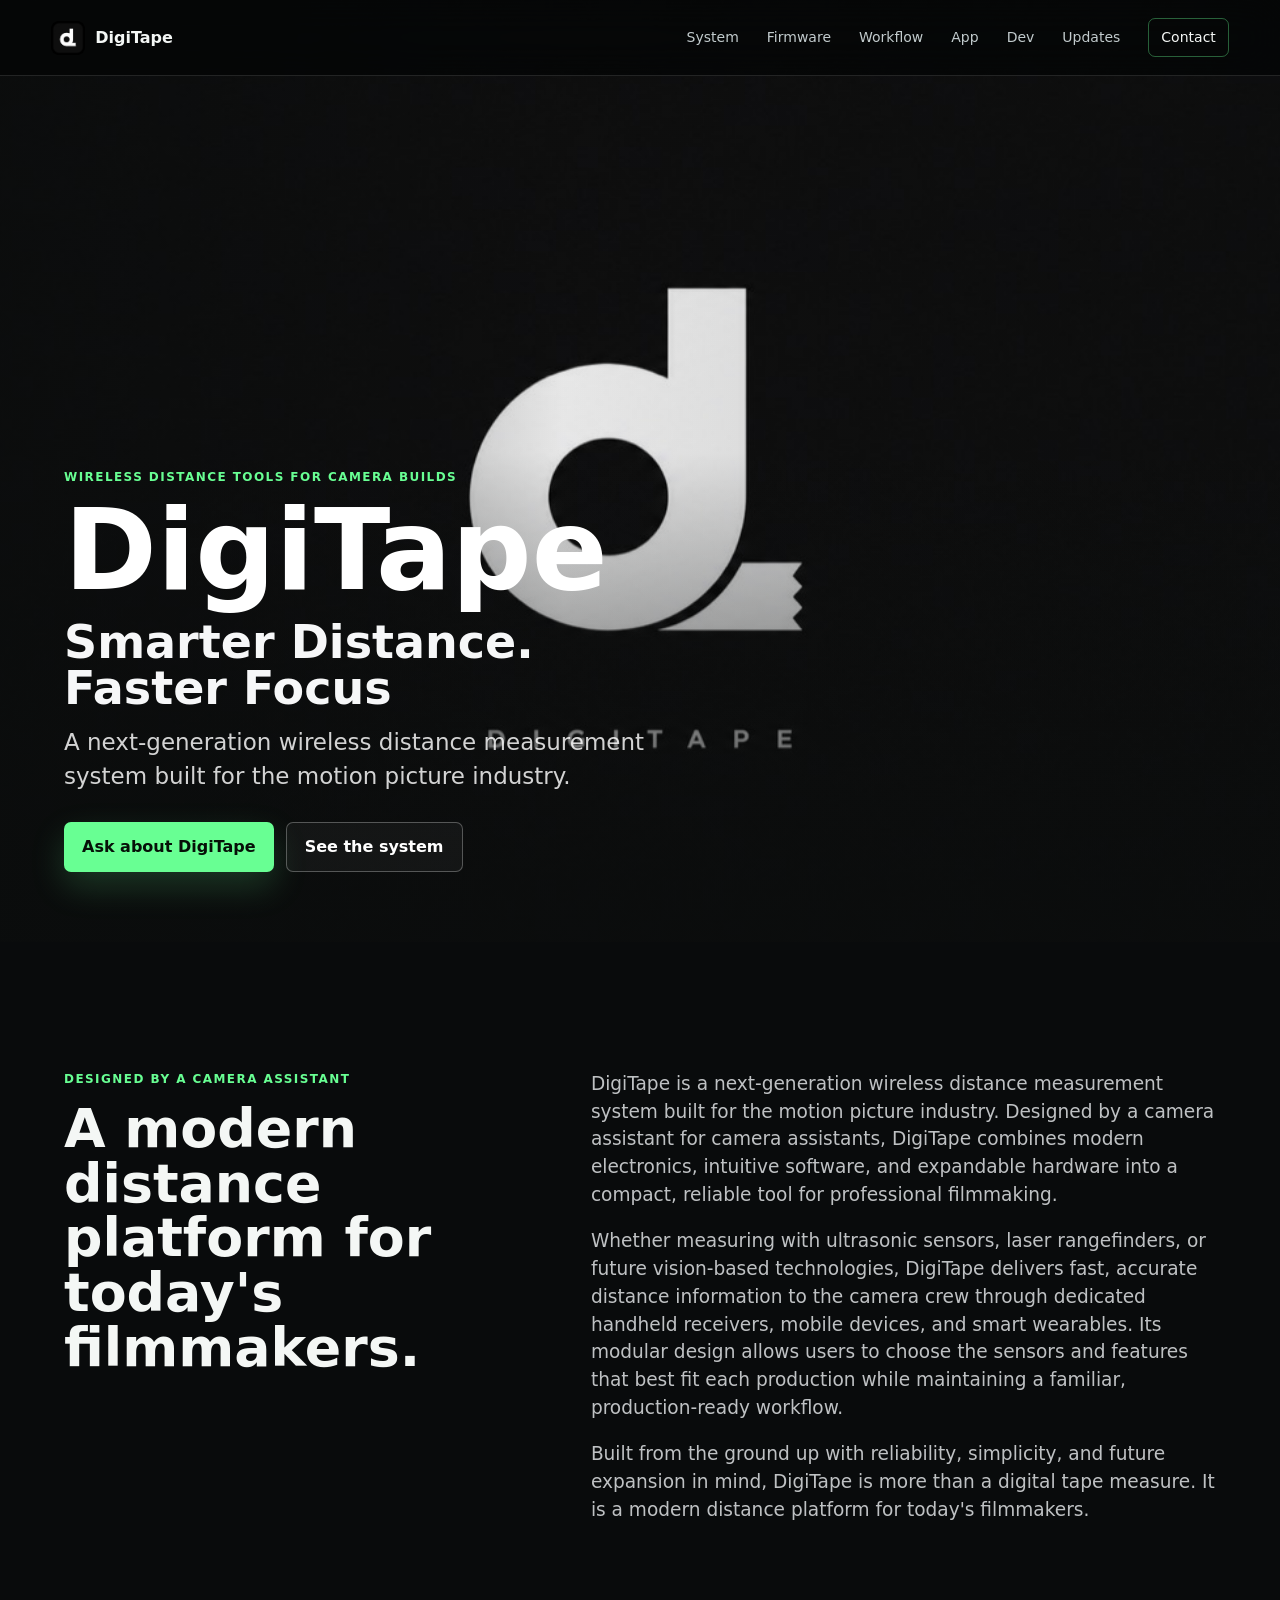
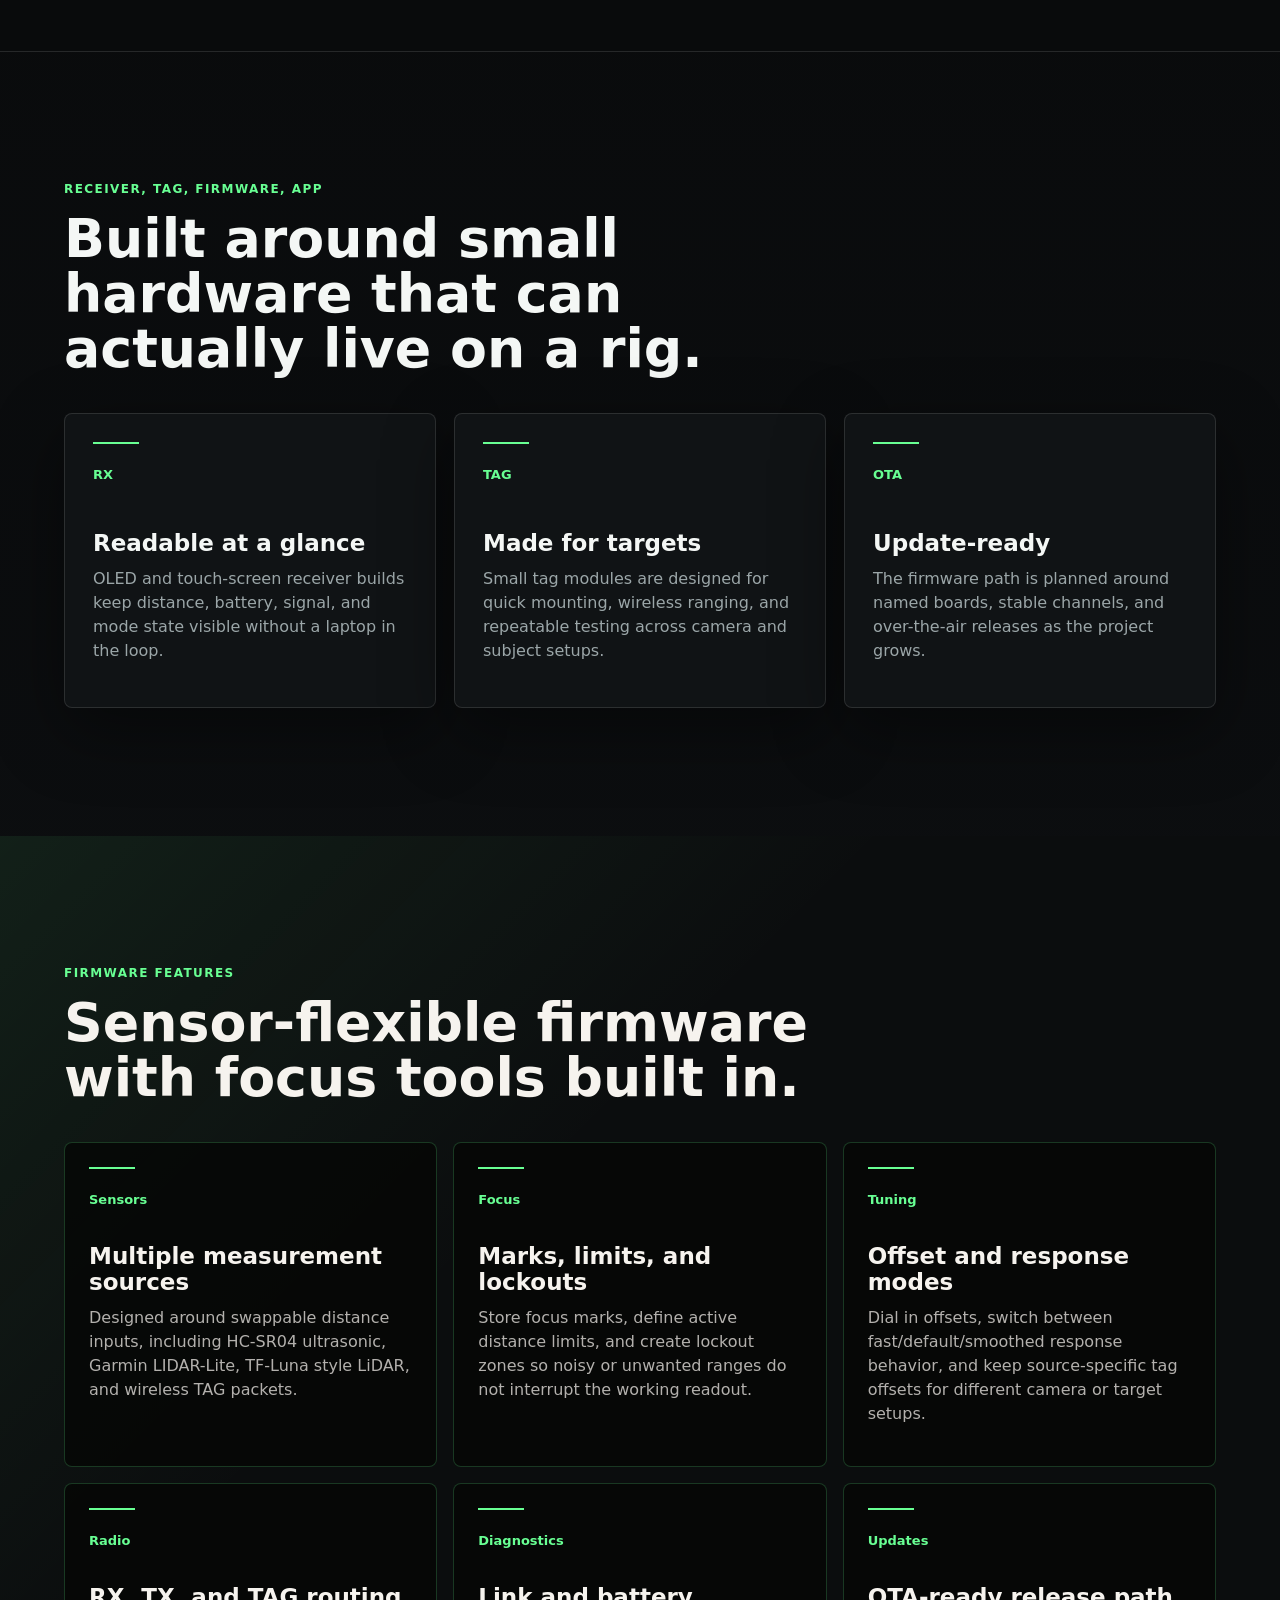
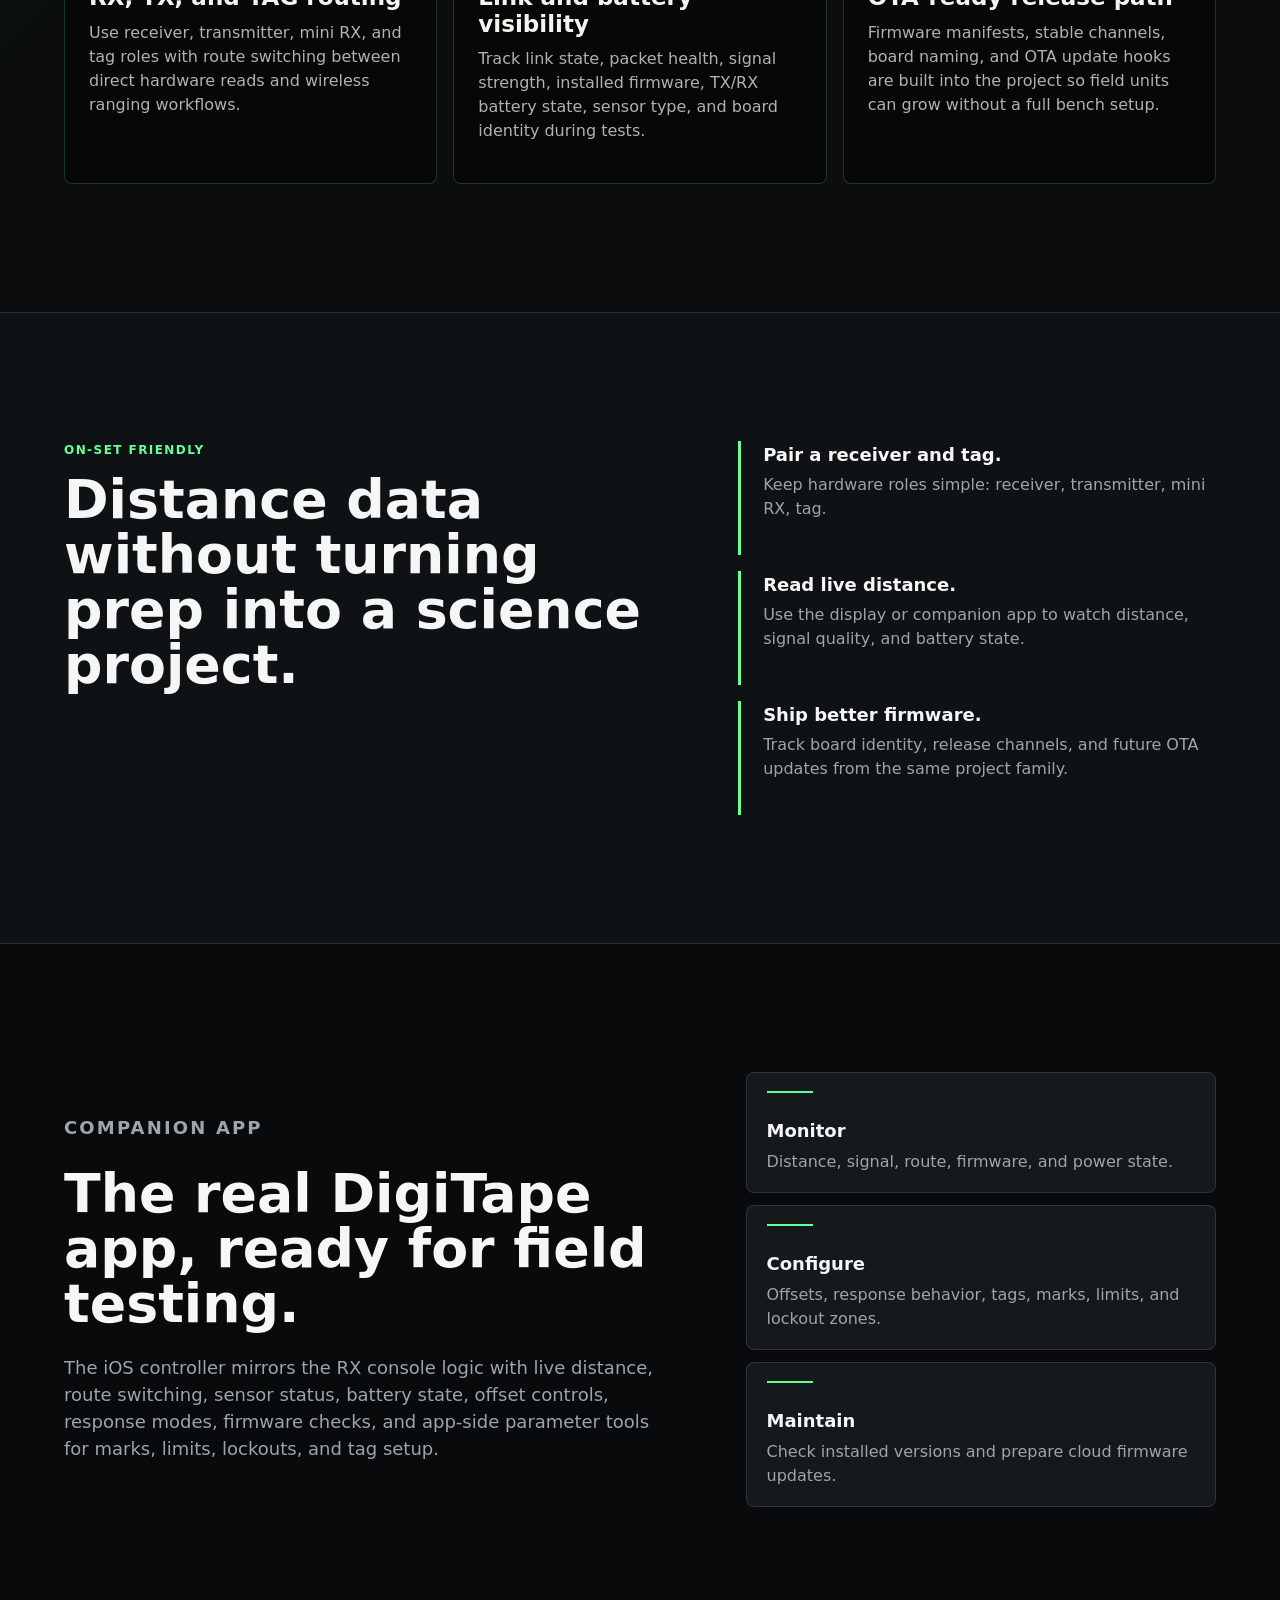
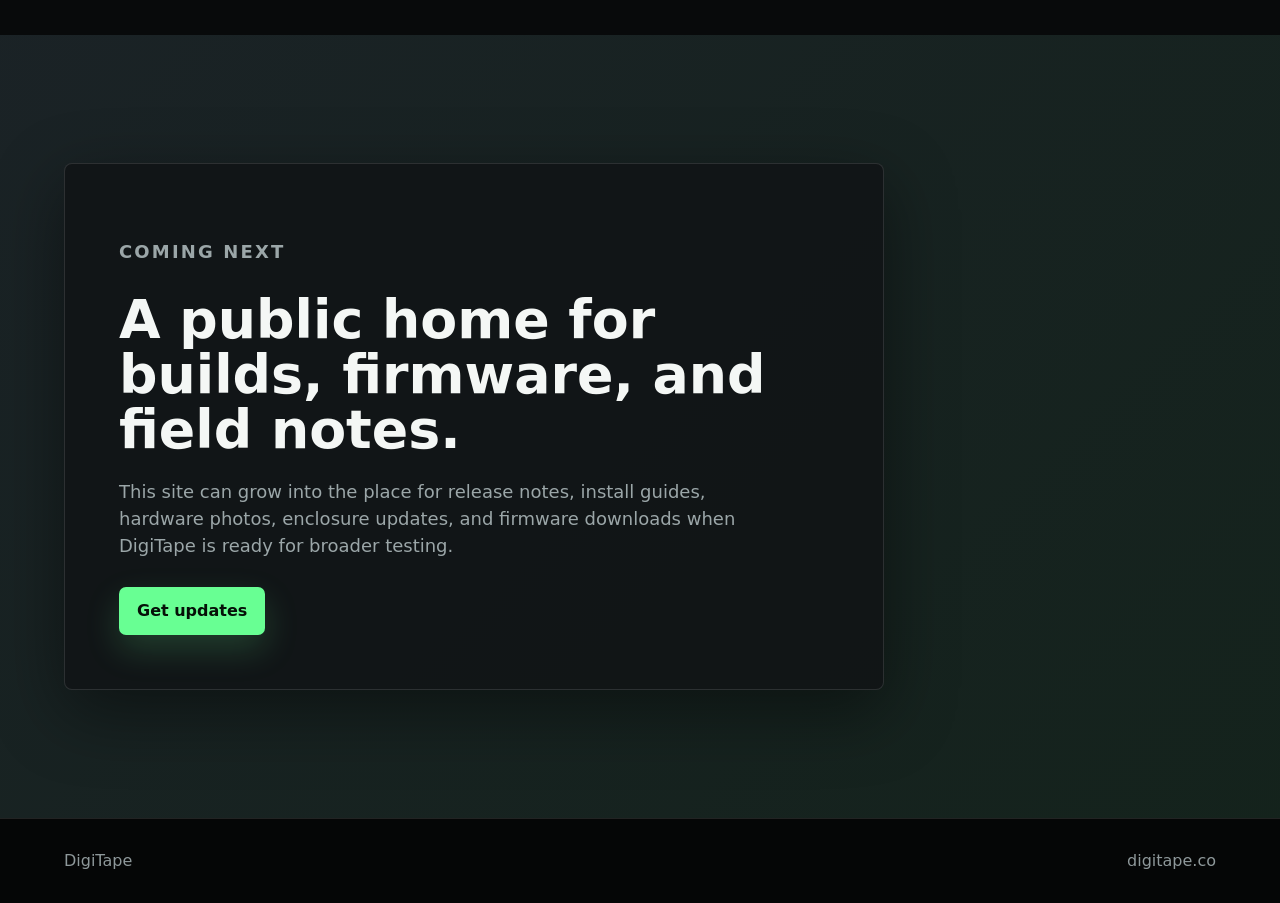
==== commit c1dd4771: "Add DigiTape platform copy" ====
--- a/index.html
+++ b/index.html
@@ -3,7 +3,7 @@
   <head>
     <meta charset="utf-8">
     <meta name="viewport" content="width=device-width, initial-scale=1">
-    <meta name="description" content="Smarter Distance. Faster Focus. DigiTape is a compact wireless distance and lens-measurement system for camera builds and set-ready hardware workflows.">
+    <meta name="description" content="Smarter Distance. Faster Focus. DigiTape is a next-generation wireless distance measurement system built for the motion picture industry.">
     <title>DigiTape</title>
     <link rel="icon" href="assets/digitape-logo.jpg">
     <link rel="apple-touch-icon" href="assets/digitape-logo.jpg">
@@ -36,12 +36,30 @@
           <h1 id="hero-title">DigiTape</h1>
           <p class="hero-tagline">Smarter Distance. Faster Focus</p>
           <p class="hero-copy">
-            A compact measurement system for focus marks, camera prep, and on-set experiments that need fast distance readouts without a bulky workflow.
+            A next-generation wireless distance measurement system built for the motion picture industry.
           </p>
           <div class="hero-actions" aria-label="DigiTape actions">
             <a class="button primary" href="mailto:hello@digitape.co?subject=DigiTape%20inquiry">Ask about DigiTape</a>
             <a class="button secondary" href="#system">See the system</a>
           </div>
+        </div>
+      </section>
+
+      <section class="section platform-section" aria-labelledby="platform-title">
+        <div class="section-heading">
+          <p class="eyebrow">Designed by a camera assistant</p>
+          <h2 id="platform-title">A modern distance platform for today&apos;s filmmakers.</h2>
+        </div>
+        <div class="platform-copy">
+          <p>
+            DigiTape is a next-generation wireless distance measurement system built for the motion picture industry. Designed by a camera assistant for camera assistants, DigiTape combines modern electronics, intuitive software, and expandable hardware into a compact, reliable tool for professional filmmaking.
+          </p>
+          <p>
+            Whether measuring with ultrasonic sensors, laser rangefinders, or future vision-based technologies, DigiTape delivers fast, accurate distance information to the camera crew through dedicated handheld receivers, mobile devices, and smart wearables. Its modular design allows users to choose the sensors and features that best fit each production while maintaining a familiar, production-ready workflow.
+          </p>
+          <p>
+            Built from the ground up with reliability, simplicity, and future expansion in mind, DigiTape is more than a digital tape measure. It is a modern distance platform for today&apos;s filmmakers.
+          </p>
         </div>
       </section>
 
--- a/styles.css
+++ b/styles.css
@@ -223,6 +223,27 @@
   margin-bottom: 36px;
 }
 
+.platform-section {
+  display: grid;
+  grid-template-columns: minmax(0, 0.72fr) minmax(320px, 1fr);
+  gap: clamp(34px, 6vw, 92px);
+  align-items: start;
+  background: #090b0c;
+  border-bottom: 1px solid var(--line);
+}
+
+.platform-copy {
+  display: grid;
+  gap: 18px;
+  max-width: 780px;
+}
+
+.platform-copy p {
+  margin: 0;
+  color: rgba(236, 239, 241, 0.8);
+  font-size: clamp(17px, 1.45vw, 20px);
+}
+
 .feature-grid {
   display: grid;
   grid-template-columns: repeat(3, minmax(0, 1fr));
@@ -428,6 +449,7 @@
 
   .feature-grid,
   .firmware-grid,
+  .platform-section,
   .split-section,
   .app-section {
     grid-template-columns: 1fr;
